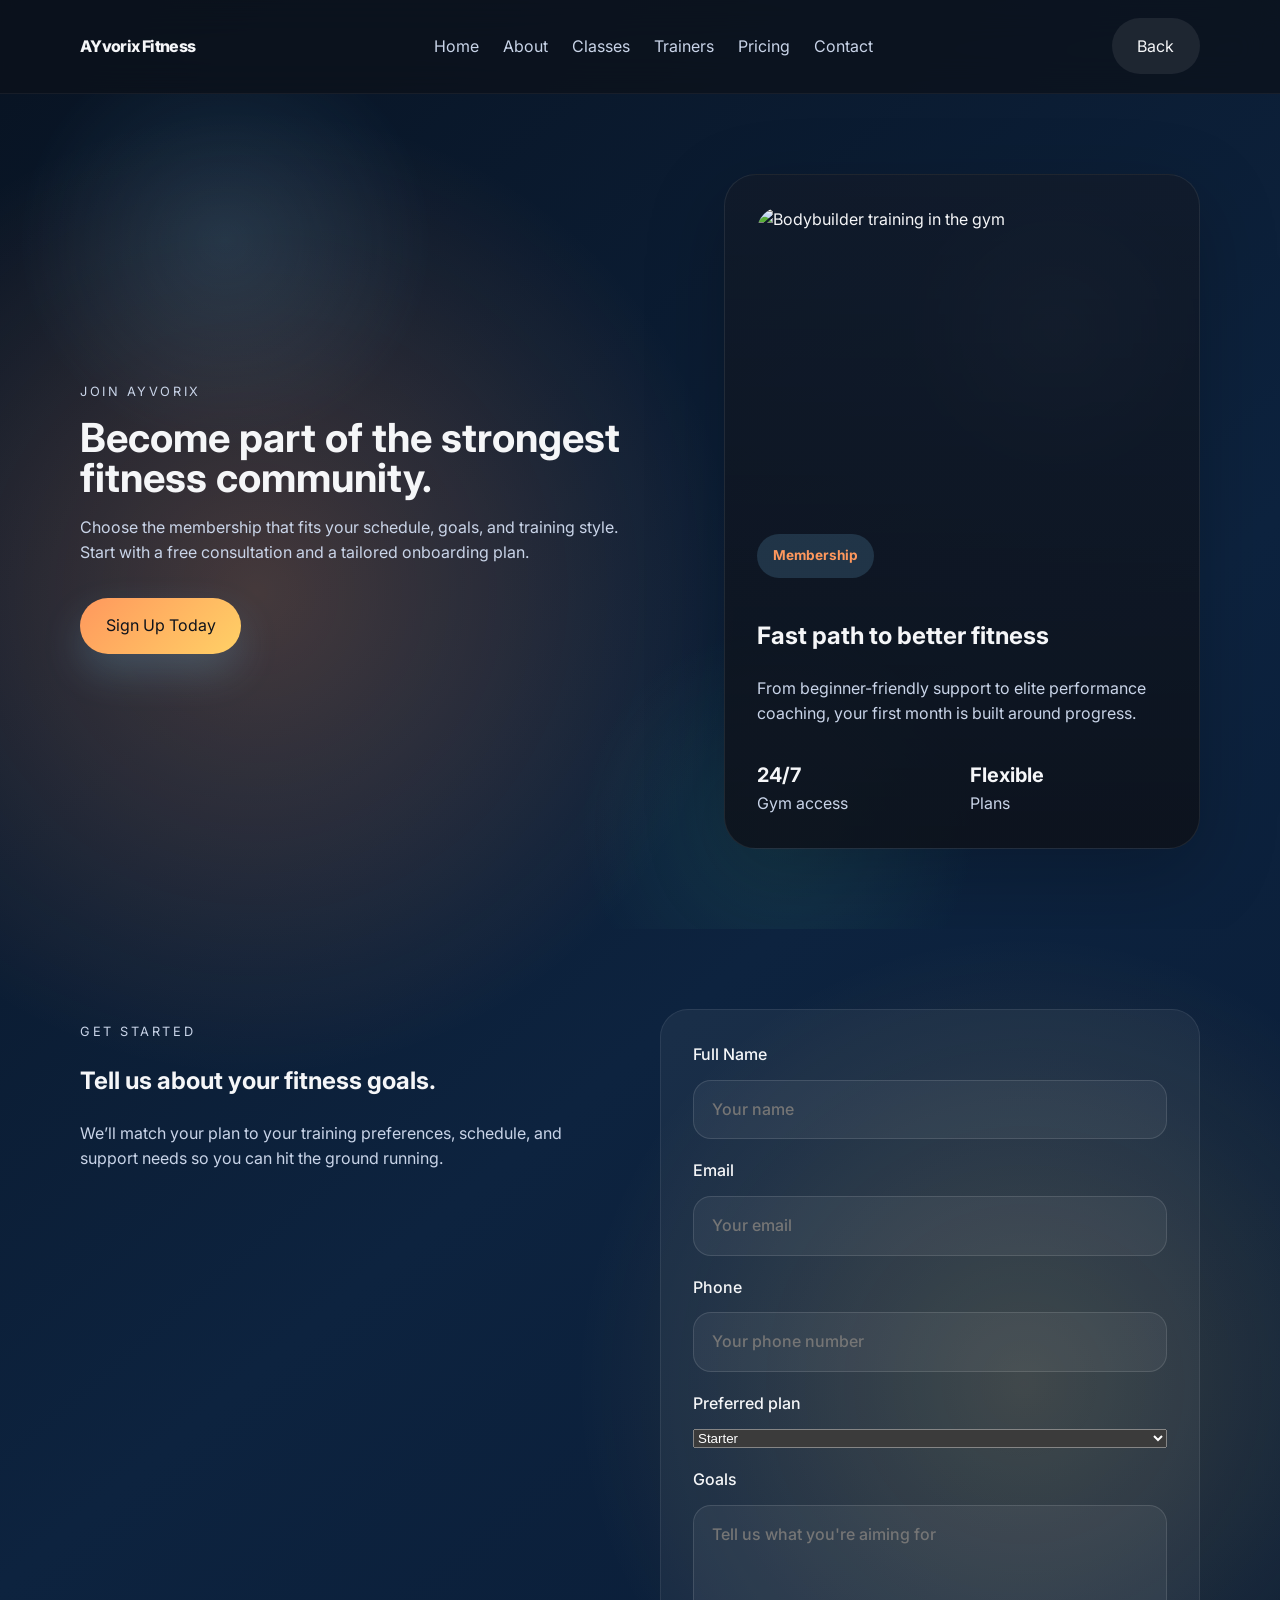
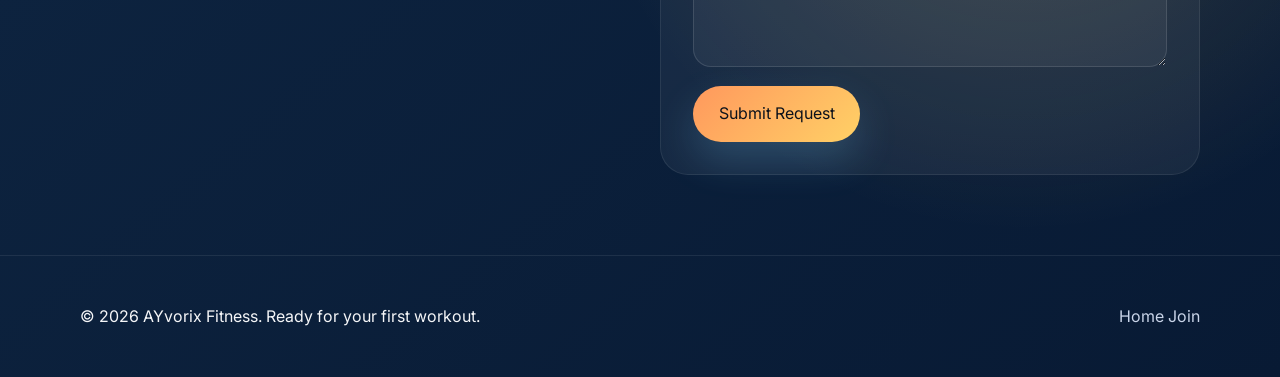
==== join.html @ f3c339c1 "Add files via upload" ====
<!DOCTYPE html>
<html lang="en">

<head>
    <meta charset="UTF-8" />
    <meta name="viewport" content="width=device-width, initial-scale=1.0" />
    <title>Join AYvorix Fitness</title>
    <link rel="preconnect" href="https://fonts.googleapis.com" />
    <link rel="preconnect" href="https://fonts.gstatic.com" crossorigin />
    <link href="https://fonts.googleapis.com/css2?family=Inter:wght@400;500;600;700;800&display=swap"
        rel="stylesheet" />
    <link rel="stylesheet" href="styles.css" />
</head>

<body>
    <header class="site-header">
        <div class="container header-inner">
            <a href="index.html" class="brand">AYvorix Fitness</a>
            <nav class="nav-links">
                <a href="index.html#home">Home</a>
                <a href="index.html#about">About</a>
                <a href="index.html#classes">Classes</a>
                <a href="index.html#trainers">Trainers</a>
                <a href="index.html#pricing">Pricing</a>
                <a href="index.html#contact">Contact</a>
            </nav>
            <a href="index.html" class="btn btn-secondary">Back</a>
        </div>
    </header>

    <main>
        <section class="section hero" id="join">
            <div class="container hero-grid">
                <div class="hero-copy animate">
                    <p class="eyebrow">Join AYvorix</p>
                    <h1>Become part of the strongest fitness community.</h1>
                    <p>Choose the membership that fits your schedule, goals, and training style. Start with a free
                        consultation and a tailored onboarding plan.</p>
                    <div class="hero-actions animate">
                        <a href="#join-form" class="btn btn-primary">Sign Up Today</a>
                    </div>
                </div>
                <div class="hero-image animate">
                    <div class="hero-card">
                        <img class="hero-photo" src="https://images.unsplash.com/photo-1517964603305-64af3f35a1fb?auto=format&fit=crop&w=900&q=80" alt="Bodybuilder training in the gym" />
                        <span class="badge">Membership</span>
                        <h2>Fast path to better fitness</h2>
                        <p>From beginner-friendly support to elite performance coaching, your first month is built
                            around progress.</p>
                        <div class="hero-info">
                            <div>
                                <strong>24/7</strong>
                                <span>Gym access</span>
                            </div>
                            <div>
                                <strong>Flexible</strong>
                                <span>Plans</span>
                            </div>
                        </div>
                    </div>
                </div>
            </div>
        </section>

        <section class="section" id="join-form">
            <div class="container section-grid animate">
                <div class="section-text">
                    <p class="eyebrow">Get started</p>
                    <h2>Tell us about your fitness goals.</h2>
                    <p>We’ll match your plan to your training preferences, schedule, and support needs so you can hit
                        the ground running.</p>
                </div>
                <form class="contact-form animate" id="joinForm">
                    <label>
                        Full Name
                        <input type="text" name="name" placeholder="Your name" required />
                    </label>
                    <label>
                        Email
                        <input type="email" name="email" placeholder="Your email" required />
                    </label>
                    <label>
                        Phone
                        <input type="tel" name="phone" placeholder="Your phone number" />
                    </label>
                    <label>
                        Preferred plan
                        <select name="plan" required>
                            <option value="Starter">Starter</option>
                            <option value="Pro">Pro</option>
                            <option value="Elite">Elite</option>
                        </select>
                    </label>
                    <label>
                        Goals
                        <textarea name="message" placeholder="Tell us what you're aiming for" rows="5"
                            required></textarea>
                    </label>
                    <button type="submit" class="btn btn-primary">Submit Request</button>
                </form>
            </div>
        </section>
    </main>

    <footer class="site-footer">
        <div class="container footer-inner">
            <p>© 2026 AYvorix Fitness. Ready for your first workout.</p>
            <div class="footer-links">
                <a href="index.html">Home</a>
                <a href="join.html">Join</a>
            </div>
        </div>
    </footer>

    <script src="script.js"></script>
</body>

</html>
---- styles.css ----
:root {
    color-scheme: dark;
    --bg: #081322;
    --surface: #101d3c;
    --surface-soft: #172c55;
    --text: #f5f6f8;
    --muted: #c9d4e8;
    --accent: #ff985d;
    --accent-strong: #ffd166;
    --accent-soft: rgba(255, 152, 93, 0.16);
    --success: #56d9a6;
    --shadow: 0 24px 80px rgba(0, 0, 0, 0.22);
    font-family: 'Inter', sans-serif;
}

* {
    box-sizing: border-box;
}

html {
    scroll-behavior: smooth;
}

html,
body {
    margin: 0;
    min-height: 100%;
    background:
        radial-gradient(circle at 20% 30%, rgba(255, 152, 93, 0.24), transparent 28%),
        radial-gradient(circle at 80% 70%, rgba(255, 209, 102, 0.18), transparent 26%),
        linear-gradient(140deg, #081322 0%, #0d233f 52%, #081a34 100%);
    color: var(--text);
    overflow-x: hidden;
}

body.page-loaded {
    background-position: 0 0;
}

body {
    animation: bgShift 14s ease-in-out infinite alternate;
}

@keyframes bgShift {
    from {
        background-position: 0 0, 100% 100%;
    }

    to {
        background-position: 5% 5%, 95% 95%;
    }
}

body {
    line-height: 1.6;
}

img {
    max-width: 100%;
    display: block;
}

button,
input,
textarea {
    font: inherit;
}

.container {
    width: min(1120px, calc(100% - 3rem));
    margin: 0 auto;
}

.site-header {
    position: sticky;
    top: 0;
    z-index: 20;
    backdrop-filter: blur(18px);
    background: rgba(13, 18, 27, 0.76);
    border-bottom: 1px solid rgba(255, 255, 255, 0.05);
}

.header-inner {
    display: flex;
    align-items: center;
    justify-content: space-between;
    gap: 1.5rem;
    padding: 1.15rem 0;
}

.brand {
    color: var(--text);
    text-decoration: none;
    font-weight: 800;
    letter-spacing: -0.04em;
}

.nav-links {
    display: flex;
    align-items: center;
    gap: 1.5rem;
    flex-wrap: wrap;
}

.nav-links a,
.footer-links a {
    color: var(--muted);
    text-decoration: none;
    transition: color 0.2s ease;
}

.nav-links a:hover,
.footer-links a:hover {
    color: var(--text);
}

.btn {

    text-decoration: none;
    border: none;
    border-radius: 999px;
    padding: 0.95rem 1.6rem;
    cursor: pointer;
    transition: transform 0.2s ease, box-shadow 0.2s ease, background 0.2s ease, filter 0.2s ease;
}

.btn:hover {
    transform: translateY(-2px) scale(1.01);
    box-shadow: 0 22px 40px rgba(132, 213, 255, 0.24);
}

.btn:active {
    transform: translateY(0) scale(0.99);
}

.btn-primary {
    background: linear-gradient(135deg, var(--accent), var(--accent-strong));
    color: #0d121b;
    box-shadow: 0 18px 40px rgba(132, 213, 255, 0.2);
}

.btn-secondary {
    background: rgba(255, 255, 255, 0.08);
    color: var(--text);
}

.hero {
    padding: 6rem 0 4rem;
}

.hero-grid {
    display: grid;
    grid-template-columns: 1.25fr 1fr;
    align-items: center;
    gap: 3rem;
}

.hero {
    position: relative;
    overflow: hidden;
}

.hero::before {
    content: '';
    position: absolute;
    inset: 0;
    pointer-events: none;
    background: radial-gradient(circle at 20% 20%, rgba(132, 213, 255, 0.16), transparent 16%),
        radial-gradient(circle at 80% 30%, rgba(255, 255, 255, 0.08), transparent 12%),
        radial-gradient(circle at 60% 85%, rgba(86, 217, 166, 0.14), transparent 18%);
    opacity: 0.8;
    transform: scale(1.08);
}

@keyframes floatIn {
    from {
        opacity: 0;
        transform: translateY(2rem) scale(0.98);
    }

    to {
        opacity: 1;
        transform: translateY(0) scale(1);
    }
}

@keyframes pulseGlow {

    0%,
    100% {
        box-shadow: 0 18px 40px rgba(132, 213, 255, 0.18);
    }

    50% {
        box-shadow: 0 26px 52px rgba(132, 213, 255, 0.28);
    }
}

.animate {
    opacity: 0;
    transform: translateY(1.5rem);
    transition: opacity 0.8s ease, transform 0.8s ease;
}

.animate.visible {
    opacity: 1;
    transform: translateY(0);
}

.hero-copy {
    max-width: 34rem;
}

.eyebrow {
    text-transform: uppercase;
    letter-spacing: 0.2em;
    color: var(--accent);
    font-size: 0.8rem;
    margin-bottom: 1rem;
}

.hero h1,
.section-header h2 {
    font-size: clamp(2.5rem, 3vw, 4rem);
    line-height: 1.01;
    margin: 0;
}

.hero p,
.section-text p,
.feature-card p,
.class-card p,
.trainer-card p,
.pricing-card p,
.contact-copy p {
    color: var(--muted);
}

.hero-actions {
    display: flex;
    gap: 1rem;
    flex-wrap: wrap;
    margin-top: 2rem;
}

.hero-image .hero-card {
    background: linear-gradient(180deg, rgba(18, 26, 40, 0.72), rgba(13, 18, 27, 0.9));
    padding: 2rem;
    border-radius: 32px;
    border: 1px solid rgba(255, 255, 255, 0.08);
    box-shadow: var(--shadow);
    will-change: transform, opacity;
}

.hero-photo {
    width: 100%;
    max-width: 100%;
    border-radius: 24px;
    display: block;
    margin-bottom: 1.2rem;
    aspect-ratio: 4 / 3;
    object-fit: cover;
    min-height: 220px;
}

.image-strip {
    display: grid;
    grid-template-columns: repeat(2, minmax(0, 1fr));
    gap: 1rem;
    margin-bottom: 2rem;
}

.image-strip img,
.trainer-photo {
    width: 100%;
    max-width: 100%;
    border-radius: 24px;
    display: block;
    object-fit: cover;
    height: auto;
}

.trainer-photo {
    height: 180px;
    margin-bottom: 1rem;
}

.hero-image .hero-card.animate.visible {
    animation: floatIn 0.9s ease both;
}

.badge {
    display: inline-flex;
    align-items: center;
    gap: 0.5rem;
    background: rgba(132, 213, 255, 0.16);
    color: var(--accent);
    font-size: 0.85rem;
    font-weight: 700;
    padding: 0.7rem 1rem;
    border-radius: 999px;
    margin-bottom: 1.2rem;
}

.hero-info {
    display: grid;
    grid-template-columns: repeat(2, minmax(0, 1fr));
    gap: 1rem;
    margin-top: 2rem;
}

.hero-info strong {
    display: block;
    font-size: 1.25rem;
    color: var(--text);
}

.hero-info span {
    display: block;
    color: var(--muted);
}

.stats {
    padding: 2.5rem 0;
}

.stats-grid {
    display: grid;
    grid-template-columns: repeat(3, minmax(0, 1fr));
    gap: 1rem;
}

.stat {
    transform: translateY(1rem);
    opacity: 0;
}

.stat.visible {
    transform: translateY(0);
    opacity: 1;
    transition: transform 0.7s ease, opacity 0.7s ease;
}

.stat {
    background: rgba(255, 255, 255, 0.05);
    border: 1px solid rgba(255, 255, 255, 0.08);
    border-radius: 24px;
    padding: 1.6rem;
    text-align: center;
}

.stat h3 {
    margin: 0 0 0.5rem;
    font-size: 2rem;
}

.section {
    padding: 5rem 0;
}

.section-grid {
    display: grid;
    grid-template-columns: 1fr 1fr;
    gap: 2.5rem;
    align-items: flex-start;
}

.section-header {
    text-align: center;
    max-width: 34rem;
    margin: 0 auto 3rem;
}

.section-cards {
    display: grid;
    gap: 1.5rem;
}

.feature-card,
.class-card,
.trainer-card,
.pricing-card,
.contact-form {
    background: rgba(255, 255, 255, 0.05);
    border: 1px solid rgba(255, 255, 255, 0.08);
    border-radius: 28px;
    padding: 2rem;
    transform: translateY(1rem);
    opacity: 0;
}

..feature-card.visible,
.class-card.visible,
.trainer-card.visible,
.pricing-card.visible,
.contact-form.visible {
    transform: translateY(0);
    opacity: 1;
    transition: transform 0.65s ease, opacity 0.65s ease;
}

.section-cards.visible .feature-card,
.classes-grid.visible .class-card,
.trainers-grid.visible .trainer-card,
.pricing-grid.visible .pricing-card {
    transform: translateY(0);
    opacity: 1;
    transition: transform 0.65s ease, opacity 0.65s ease;
}

.feature-card h3,
.class-card h3,
.trainer-card h3,
.pricing-card h3 {
    margin-top: 0;
}

.features-list {
    list-style: none;
    padding: 0;
    margin: 2rem 0 0;
    display: grid;
    gap: 0.85rem;
}

.features-list li {
    position: relative;
    padding-left: 1.75rem;
}

.features-list li::before {
    content: '•';
    position: absolute;
    left: 0;
    color: var(--accent);
}

.classes-grid,
.trainers-grid,
.pricing-grid {
    display: grid;
    gap: 1.5rem;
}

.classes-grid {
    grid-template-columns: repeat(3, minmax(0, 1fr));
}

.class-card,
.trainer-card,
.pricing-card {
    min-height: 220px;
}

.pricing-grid {
    grid-template-columns: repeat(3, minmax(0, 1fr));
}

.pricing-card {
    display: flex;
    flex-direction: column;
    justify-content: space-between;
}

.pricing-card.featured {
    background: linear-gradient(180deg, rgba(132, 213, 255, 0.14), rgba(88, 176, 255, 0.11));
    border-color: rgba(132, 213, 255, 0.24);
}

.price {
    font-size: 2.5rem;
    margin: 1rem 0;
}

.price span {
    font-size: 1rem;
    color: var(--muted);
}

.contact-grid {
    display: grid;
    grid-template-columns: 1.05fr 0.95fr;
    gap: 2rem;
}

.contact-copy h2,
.contact-form label {
    margin: 0;
}

.contact-list {
    list-style: none;
    padding: 0;
    margin: 2rem 0 0;
    display: grid;
    gap: 0.9rem;
}

.contact-list li {
    color: var(--muted);
}

.contact-form label {
    display: grid;
    gap: 0.75rem;
    margin-bottom: 1.2rem;
    font-weight: 500;
}

.contact-form input,
.contact-form textarea {
    border: 1px solid rgba(255, 255, 255, 0.12);
    border-radius: 18px;
    background: rgba(255, 255, 255, 0.05);
    color: var(--text);
    padding: 1rem 1.1rem;
    width: 100%;
    transition: border-color 0.2s ease, box-shadow 0.2s ease, transform 0.2s ease;
}

.contact-form input:focus,
.contact-form textarea:focus {
    outline: none;
    border-color: rgba(132, 213, 255, 0.38);
    box-shadow: 0 0 0 4px rgba(132, 213, 255, 0.1);
    transform: translateY(-1px);
}

.contact-form input:focus,
.contact-form textarea:focus {
    outline: none;
    border-color: rgba(132, 213, 255, 0.38);
    box-shadow: 0 0 0 4px rgba(132, 213, 255, 0.1);
}

.site-footer {
    padding: 2rem 0;
    border-top: 1px solid rgba(255, 255, 255, 0.08);
}

.footer-inner {
    display: flex;
    align-items: center;
    justify-content: space-between;
    gap: 1rem;
}

@media (max-width: 980px) {

    .hero-grid,
    .section-grid,
    .contact-grid,
    .pricing-grid,
    .classes-grid,
    .stats-grid {
        grid-template-columns: 1fr;
    }

    .header-inner {
        flex-wrap: wrap;
    }

    .footer-inner {
        flex-direction: column;
        align-items: flex-start;
    }
}

@media (max-width: 640px) {
    .nav-links {
        display: none;
    }

    .hero {
        padding-top: 4rem;
    }

    .header-inner {
        justify-content: space-between;
    }

    .btn {
        width: 100%;

        text-decoration: none;
    }

    .hero-actions {
        flex-direction: column;
    }
}

@media (prefers-reduced-motion: reduce) {

    *,
    *::before,
    *::after {
        animation-duration: 0.01ms !important;
        animation-iteration-count: 1 !important;
        transition-duration: 0.01ms !important;
        scroll-behavior: auto !important;
    }
}
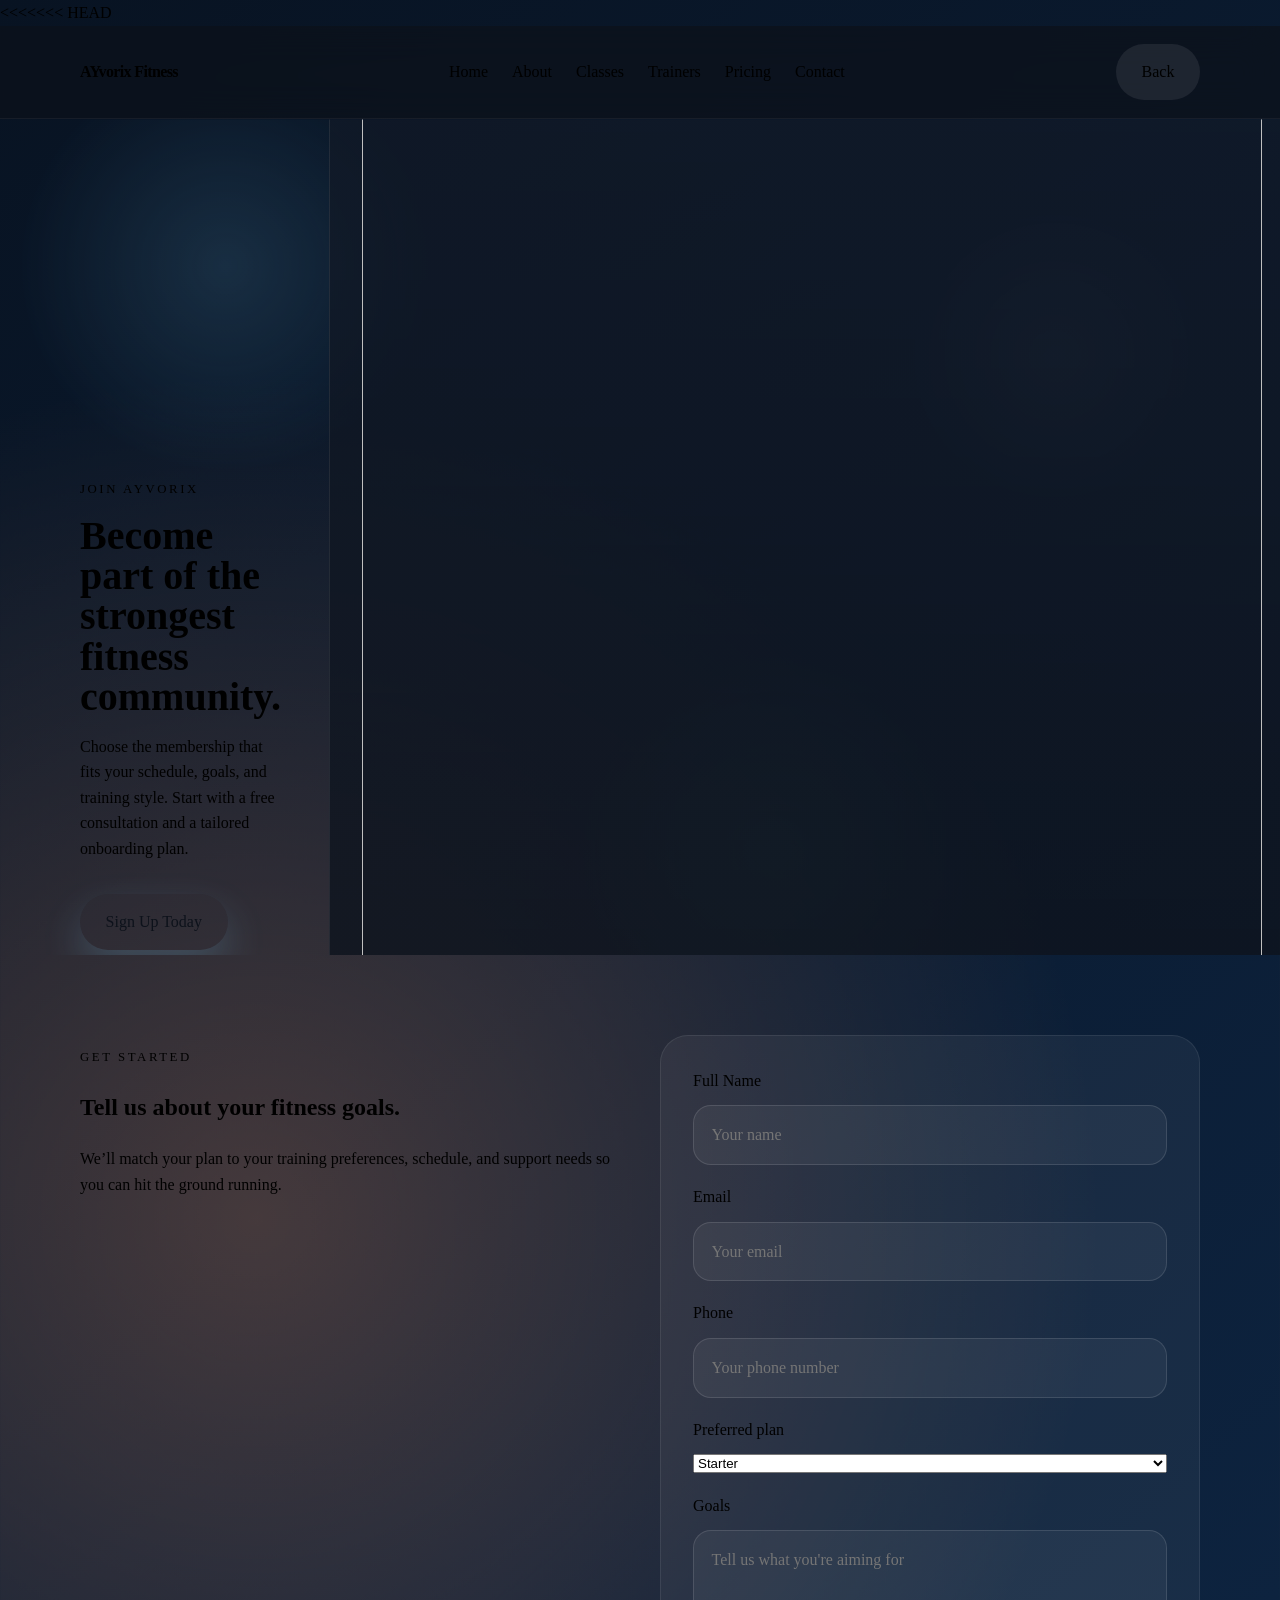
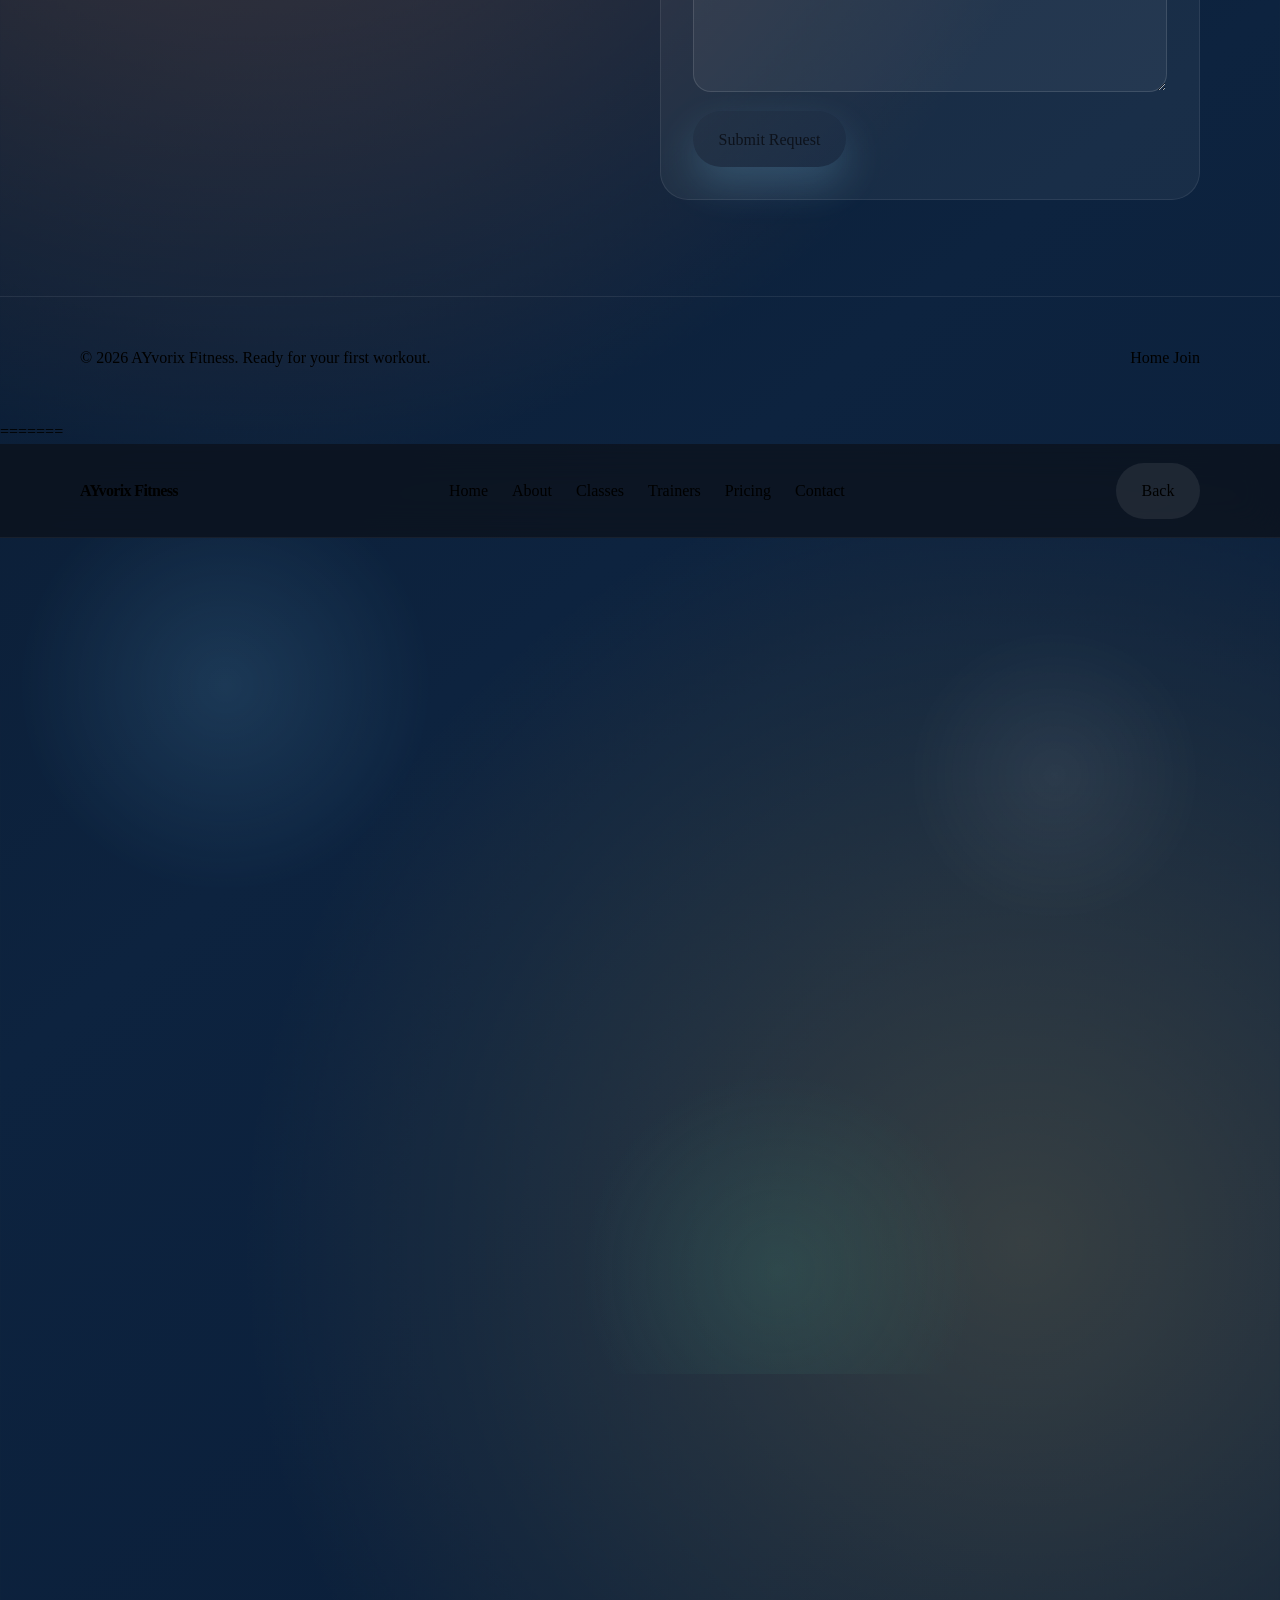
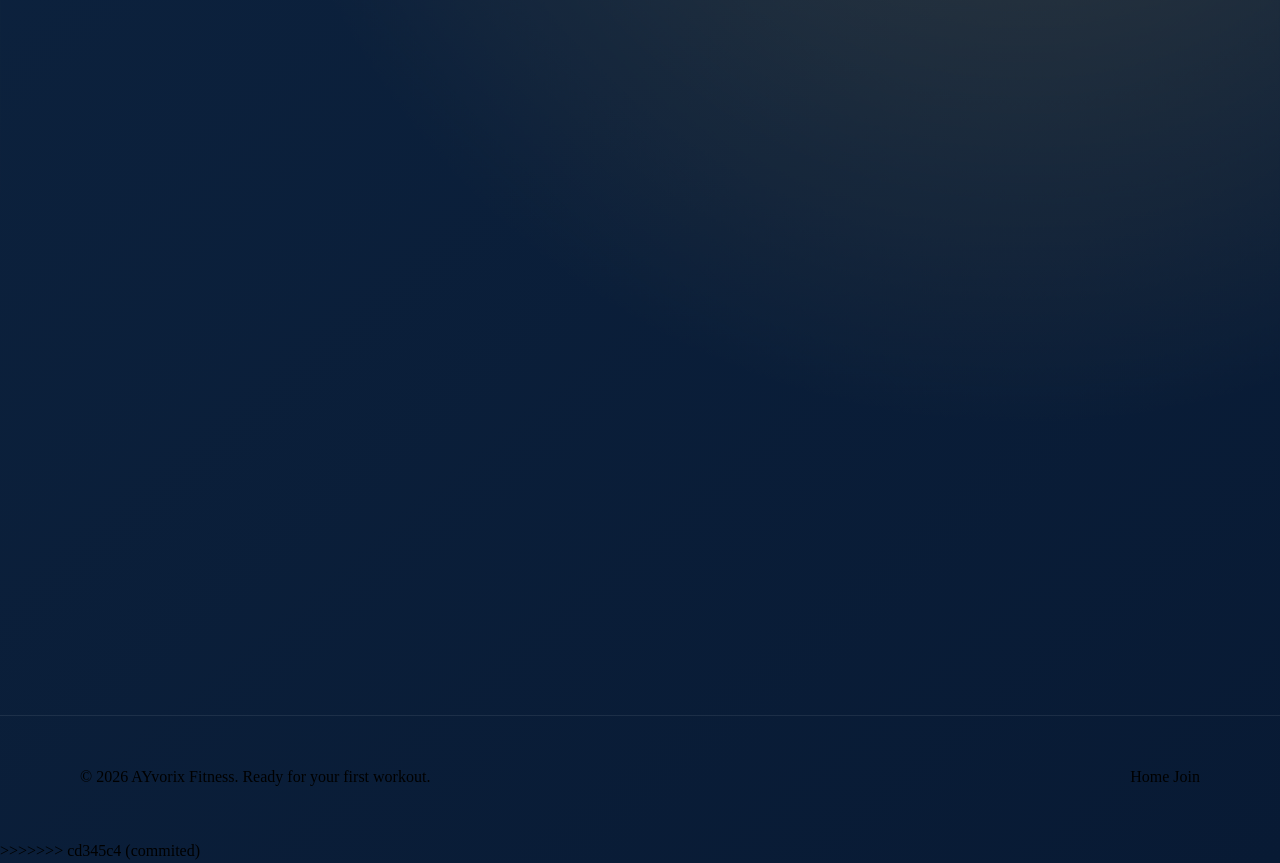
==== commit 203874e0: "commited" ====
--- a/join.html
+++ b/join.html
@@ -1,3 +1,4 @@
+<<<<<<< HEAD
 <!DOCTYPE html>
 <html lang="en">
 
@@ -115,4 +116,123 @@
     <script src="script.js"></script>
 </body>
 
+=======
+<!DOCTYPE html>
+<html lang="en">
+
+<head>
+    <meta charset="UTF-8" />
+    <meta name="viewport" content="width=device-width, initial-scale=1.0" />
+    <title>Join AYvorix Fitness</title>
+    <link rel="preconnect" href="https://fonts.googleapis.com" />
+    <link rel="preconnect" href="https://fonts.gstatic.com" crossorigin />
+    <link href="https://fonts.googleapis.com/css2?family=Inter:wght@400;500;600;700;800&display=swap"
+        rel="stylesheet" />
+    <link rel="stylesheet" href="styles.css" />
+</head>
+
+<body>
+    <header class="site-header">
+        <div class="container header-inner">
+            <a href="index.html" class="brand">AYvorix Fitness</a>
+            <nav class="nav-links">
+                <a href="index.html#home">Home</a>
+                <a href="index.html#about">About</a>
+                <a href="index.html#classes">Classes</a>
+                <a href="index.html#trainers">Trainers</a>
+                <a href="index.html#pricing">Pricing</a>
+                <a href="index.html#contact">Contact</a>
+            </nav>
+            <a href="index.html" class="btn btn-secondary">Back</a>
+        </div>
+    </header>
+
+    <main>
+        <section class="section hero" id="join">
+            <div class="container hero-grid">
+                <div class="hero-copy animate">
+                    <p class="eyebrow">Join AYvorix</p>
+                    <h1>Become part of the strongest fitness community.</h1>
+                    <p>Choose the membership that fits your schedule, goals, and training style. Start with a free
+                        consultation and a tailored onboarding plan.</p>
+                    <div class="hero-actions animate">
+                        <a href="#join-form" class="btn btn-primary">Sign Up Today</a>
+                    </div>
+                </div>
+                <div class="hero-image animate">
+                    <div class="hero-card">
+                        <img class="hero-photo" src="assets/image1.png" alt="Bodybuilder training in the gym" />
+                        <span class="badge">Membership</span>
+                        <h2>Fast path to better fitness</h2>
+                        <p>From beginner-friendly support to elite performance coaching, your first month is built
+                            around progress.</p>
+                        <div class="hero-info">
+                            <div>
+                                <strong>24/7</strong>
+                                <span>Gym access</span>
+                            </div>
+                            <div>
+                                <strong>Flexible</strong>
+                                <span>Plans</span>
+                            </div>
+                        </div>
+                    </div>
+                </div>
+            </div>
+        </section>
+
+        <section class="section" id="join-form">
+            <div class="container section-grid animate">
+                <div class="section-text">
+                    <p class="eyebrow">Get started</p>
+                    <h2>Tell us about your fitness goals.</h2>
+                    <p>We’ll match your plan to your training preferences, schedule, and support needs so you can hit
+                        the ground running.</p>
+                </div>
+                <form class="contact-form animate" id="joinForm">
+                    <label>
+                        Full Name
+                        <input type="text" name="name" placeholder="Your name" required />
+                    </label>
+                    <label>
+                        Email
+                        <input type="email" name="email" placeholder="Your email" required />
+                    </label>
+                    <label>
+                        Phone
+                        <input type="tel" name="phone" placeholder="Your phone number" />
+                    </label>
+                    <label>
+                        Preferred plan
+                        <select name="plan" required>
+                            <option value="Starter">Starter</option>
+                            <option value="Pro">Pro</option>
+                            <option value="Elite">Elite</option>
+                        </select>
+                    </label>
+                    <label>
+                        Goals
+                        <textarea name="message" placeholder="Tell us what you're aiming for" rows="5"
+                            required></textarea>
+                    </label>
+                    <button type="submit" class="btn btn-primary">Submit Request</button>
+                </form>
+            </div>
+        </section>
+    </main>
+
+    <footer class="site-footer">
+        <div class="container footer-inner">
+            <p>© 2026 AYvorix Fitness. Ready for your first workout.</p>
+            <div class="footer-links">
+                <a href="index.html">Home</a>
+                <a href="join.html">Join</a>
+            </div>
+        </div>
+    </footer>
+
+    <script src="script.js"></script>
+</body>
+
+>>>>>>> cd345c4 (commited)
 </html>
--- a/styles.css
+++ b/styles.css
@@ -1,3 +1,4 @@
+<<<<<<< HEAD
 :root {
     color-scheme: dark;
     --bg: #081322;
@@ -600,4 +601,611 @@
         transition-duration: 0.01ms !important;
         scroll-behavior: auto !important;
     }
+=======
+:root {
+    color-scheme: dark;
+    --bg: #081322;
+    --surface: #101d3c;
+    --surface-soft: #172c55;
+    --text: #f5f6f8;
+    --muted: #c9d4e8;
+    --accent: #ff985d;
+    --accent-strong: #ffd166;
+    --accent-soft: rgba(255, 152, 93, 0.16);
+    --success: #56d9a6;
+    --shadow: 0 24px 80px rgba(0, 0, 0, 0.22);
+    font-family: 'Inter', sans-serif;
+}
+
+* {
+    box-sizing: border-box;
+}
+
+html {
+    scroll-behavior: smooth;
+}
+
+html,
+body {
+    margin: 0;
+    min-height: 100%;
+    background:
+        radial-gradient(circle at 20% 30%, rgba(255, 152, 93, 0.24), transparent 28%),
+        radial-gradient(circle at 80% 70%, rgba(255, 209, 102, 0.18), transparent 26%),
+        linear-gradient(140deg, #081322 0%, #0d233f 52%, #081a34 100%);
+    color: var(--text);
+    overflow-x: hidden;
+}
+
+body.page-loaded {
+    background-position: 0 0;
+}
+
+body {
+    animation: bgShift 14s ease-in-out infinite alternate;
+}
+
+@keyframes bgShift {
+    from {
+        background-position: 0 0, 100% 100%;
+    }
+
+    to {
+        background-position: 5% 5%, 95% 95%;
+    }
+}
+
+body {
+    line-height: 1.6;
+}
+
+img {
+    max-width: 100%;
+    width: auto;
+    height: auto;
+    display: block;
+}
+
+button,
+input,
+textarea {
+    font: inherit;
+}
+
+.container {
+    width: min(1120px, calc(100% - 3rem));
+    margin: 0 auto;
+}
+
+.site-header {
+    position: sticky;
+    top: 0;
+    z-index: 20;
+    backdrop-filter: blur(18px);
+    background: rgba(13, 18, 27, 0.76);
+    border-bottom: 1px solid rgba(255, 255, 255, 0.05);
+}
+
+.header-inner {
+    display: flex;
+    align-items: center;
+    justify-content: space-between;
+    gap: 1.5rem;
+    padding: 1.15rem 0;
+}
+
+.brand {
+    color: var(--text);
+    text-decoration: none;
+    font-weight: 800;
+    letter-spacing: -0.04em;
+}
+
+.nav-links {
+    display: flex;
+    align-items: center;
+    gap: 1.5rem;
+    flex-wrap: wrap;
+}
+
+.nav-links a,
+.footer-links a {
+    color: var(--muted);
+    text-decoration: none;
+    transition: color 0.2s ease;
+}
+
+.nav-links a:hover,
+.footer-links a:hover {
+    color: var(--text);
+}
+
+.btn {
+
+    text-decoration: none;
+    border: none;
+    border-radius: 999px;
+    padding: 0.95rem 1.6rem;
+    cursor: pointer;
+    transition: transform 0.2s ease, box-shadow 0.2s ease, background 0.2s ease, filter 0.2s ease;
+}
+
+.btn:hover {
+    transform: translateY(-2px) scale(1.01);
+    box-shadow: 0 22px 40px rgba(132, 213, 255, 0.24);
+}
+
+.btn:active {
+    transform: translateY(0) scale(0.99);
+}
+
+.btn-primary {
+    background: linear-gradient(135deg, var(--accent), var(--accent-strong));
+    color: #0d121b;
+    box-shadow: 0 18px 40px rgba(132, 213, 255, 0.2);
+}
+
+.btn-secondary {
+    background: rgba(255, 255, 255, 0.08);
+    color: var(--text);
+}
+
+.hero {
+    padding: 6rem 0 4rem;
+}
+
+.hero-grid {
+    display: grid;
+    grid-template-columns: 1.25fr 1fr;
+    align-items: center;
+    gap: 3rem;
+}
+
+.hero {
+    position: relative;
+    overflow: hidden;
+}
+
+.hero::before {
+    content: '';
+    position: absolute;
+    inset: 0;
+    pointer-events: none;
+    background: radial-gradient(circle at 20% 20%, rgba(132, 213, 255, 0.16), transparent 16%),
+        radial-gradient(circle at 80% 30%, rgba(255, 255, 255, 0.08), transparent 12%),
+        radial-gradient(circle at 60% 85%, rgba(86, 217, 166, 0.14), transparent 18%);
+    opacity: 0.8;
+    transform: scale(1.08);
+}
+
+@keyframes floatIn {
+    from {
+        opacity: 0;
+        transform: translateY(2rem) scale(0.98);
+    }
+
+    to {
+        opacity: 1;
+        transform: translateY(0) scale(1);
+    }
+}
+
+@keyframes pulseGlow {
+
+    0%,
+    100% {
+        box-shadow: 0 18px 40px rgba(132, 213, 255, 0.18);
+    }
+
+    50% {
+        box-shadow: 0 26px 52px rgba(132, 213, 255, 0.28);
+    }
+}
+
+.animate {
+    opacity: 0;
+    transform: translateY(1.5rem);
+    transition: opacity 0.8s ease, transform 0.8s ease;
+}
+
+.animate.visible {
+    opacity: 1;
+    transform: translateY(0);
+}
+
+.hero-copy {
+    max-width: 34rem;
+}
+
+.eyebrow {
+    text-transform: uppercase;
+    letter-spacing: 0.2em;
+    color: var(--accent);
+    font-size: 0.8rem;
+    margin-bottom: 1rem;
+}
+
+.hero h1,
+.section-header h2 {
+    font-size: clamp(2.5rem, 3vw, 4rem);
+    line-height: 1.01;
+    margin: 0;
+}
+
+.hero p,
+.section-text p,
+.feature-card p,
+.class-card p,
+.trainer-card p,
+.pricing-card p,
+.contact-copy p {
+    color: var(--muted);
+}
+
+.hero-actions {
+    display: flex;
+    gap: 1rem;
+    flex-wrap: wrap;
+    margin-top: 2rem;
+}
+
+.hero-image .hero-card {
+    background: linear-gradient(180deg, rgba(18, 26, 40, 0.72), rgba(13, 18, 27, 0.9));
+    padding: 2rem;
+    border-radius: 32px;
+    border: 1px solid rgba(255, 255, 255, 0.08);
+    box-shadow: var(--shadow);
+    will-change: transform, opacity;
+}
+
+.hero-photo {
+    width: 100%;
+    max-width: 100%;
+    border-radius: 24px;
+    display: block;
+    margin-bottom: 1.2rem;
+    object-fit: cover;
+    height: auto;
+    image-rendering: auto;
+}
+
+.image-strip {
+    display: grid;
+    grid-template-columns: repeat(2, minmax(0, 1fr));
+    gap: 1rem;
+    margin-bottom: 2rem;
+}
+
+.image-strip img,
+.trainer-photo {
+    width: 100%;
+    max-width: 100%;
+    border-radius: 24px;
+    display: block;
+    object-fit: cover;
+    height: auto;
+    image-rendering: auto;
+}
+
+.trainer-photo {
+    max-height: 280px;
+    margin-bottom: 1rem;
+}
+
+.hero-image .hero-card.animate.visible {
+    animation: floatIn 0.9s ease both;
+}
+
+.badge {
+    display: inline-flex;
+    align-items: center;
+    gap: 0.5rem;
+    background: rgba(132, 213, 255, 0.16);
+    color: var(--accent);
+    font-size: 0.85rem;
+    font-weight: 700;
+    padding: 0.7rem 1rem;
+    border-radius: 999px;
+    margin-bottom: 1.2rem;
+}
+
+.hero-info {
+    display: grid;
+    grid-template-columns: repeat(2, minmax(0, 1fr));
+    gap: 1rem;
+    margin-top: 2rem;
+}
+
+.hero-info strong {
+    display: block;
+    font-size: 1.25rem;
+    color: var(--text);
+}
+
+.hero-info span {
+    display: block;
+    color: var(--muted);
+}
+
+.stats {
+    padding: 2.5rem 0;
+}
+
+.stats-grid {
+    display: grid;
+    grid-template-columns: repeat(3, minmax(0, 1fr));
+    gap: 1rem;
+}
+
+.stat {
+    transform: translateY(1rem);
+    opacity: 0;
+}
+
+.stat.visible {
+    transform: translateY(0);
+    opacity: 1;
+    transition: transform 0.7s ease, opacity 0.7s ease;
+}
+
+.stat {
+    background: rgba(255, 255, 255, 0.05);
+    border: 1px solid rgba(255, 255, 255, 0.08);
+    border-radius: 24px;
+    padding: 1.6rem;
+    text-align: center;
+}
+
+.stat h3 {
+    margin: 0 0 0.5rem;
+    font-size: 2rem;
+}
+
+.section {
+    padding: 5rem 0;
+}
+
+.section-grid {
+    display: grid;
+    grid-template-columns: 1fr 1fr;
+    gap: 2.5rem;
+    align-items: flex-start;
+}
+
+.section-header {
+    text-align: center;
+    max-width: 34rem;
+    margin: 0 auto 3rem;
+}
+
+.section-cards {
+    display: grid;
+    gap: 1.5rem;
+}
+
+.feature-card,
+.class-card,
+.trainer-card,
+.pricing-card,
+.contact-form {
+    background: rgba(255, 255, 255, 0.05);
+    border: 1px solid rgba(255, 255, 255, 0.08);
+    border-radius: 28px;
+    padding: 2rem;
+    transform: translateY(1rem);
+    opacity: 0;
+}
+
+..feature-card.visible,
+.class-card.visible,
+.trainer-card.visible,
+.pricing-card.visible,
+.contact-form.visible {
+    transform: translateY(0);
+    opacity: 1;
+    transition: transform 0.65s ease, opacity 0.65s ease;
+}
+
+.section-cards.visible .feature-card,
+.classes-grid.visible .class-card,
+.trainers-grid.visible .trainer-card,
+.pricing-grid.visible .pricing-card {
+    transform: translateY(0);
+    opacity: 1;
+    transition: transform 0.65s ease, opacity 0.65s ease;
+}
+
+.feature-card h3,
+.class-card h3,
+.trainer-card h3,
+.pricing-card h3 {
+    margin-top: 0;
+}
+
+.features-list {
+    list-style: none;
+    padding: 0;
+    margin: 2rem 0 0;
+    display: grid;
+    gap: 0.85rem;
+}
+
+.features-list li {
+    position: relative;
+    padding-left: 1.75rem;
+}
+
+.features-list li::before {
+    content: '•';
+    position: absolute;
+    left: 0;
+    color: var(--accent);
+}
+
+.classes-grid,
+.trainers-grid,
+.pricing-grid {
+    display: grid;
+    gap: 1.5rem;
+}
+
+.classes-grid {
+    grid-template-columns: repeat(3, minmax(0, 1fr));
+}
+
+.class-card,
+.trainer-card,
+.pricing-card {
+    min-height: 220px;
+}
+
+.pricing-grid {
+    grid-template-columns: repeat(3, minmax(0, 1fr));
+}
+
+.pricing-card {
+    display: flex;
+    flex-direction: column;
+    justify-content: space-between;
+}
+
+.pricing-card.featured {
+    background: linear-gradient(180deg, rgba(132, 213, 255, 0.14), rgba(88, 176, 255, 0.11));
+    border-color: rgba(132, 213, 255, 0.24);
+}
+
+.price {
+    font-size: 2.5rem;
+    margin: 1rem 0;
+}
+
+.price span {
+    font-size: 1rem;
+    color: var(--muted);
+}
+
+.contact-grid {
+    display: grid;
+    grid-template-columns: 1.05fr 0.95fr;
+    gap: 2rem;
+}
+
+.contact-copy h2,
+.contact-form label {
+    margin: 0;
+}
+
+.contact-list {
+    list-style: none;
+    padding: 0;
+    margin: 2rem 0 0;
+    display: grid;
+    gap: 0.9rem;
+}
+
+.contact-list li {
+    color: var(--muted);
+}
+
+.contact-form label {
+    display: grid;
+    gap: 0.75rem;
+    margin-bottom: 1.2rem;
+    font-weight: 500;
+}
+
+.contact-form input,
+.contact-form textarea {
+    border: 1px solid rgba(255, 255, 255, 0.12);
+    border-radius: 18px;
+    background: rgba(255, 255, 255, 0.05);
+    color: var(--text);
+    padding: 1rem 1.1rem;
+    width: 100%;
+    transition: border-color 0.2s ease, box-shadow 0.2s ease, transform 0.2s ease;
+}
+
+.contact-form input:focus,
+.contact-form textarea:focus {
+    outline: none;
+    border-color: rgba(132, 213, 255, 0.38);
+    box-shadow: 0 0 0 4px rgba(132, 213, 255, 0.1);
+    transform: translateY(-1px);
+}
+
+.contact-form input:focus,
+.contact-form textarea:focus {
+    outline: none;
+    border-color: rgba(132, 213, 255, 0.38);
+    box-shadow: 0 0 0 4px rgba(132, 213, 255, 0.1);
+}
+
+.site-footer {
+    padding: 2rem 0;
+    border-top: 1px solid rgba(255, 255, 255, 0.08);
+}
+
+.footer-inner {
+    display: flex;
+    align-items: center;
+    justify-content: space-between;
+    gap: 1rem;
+}
+
+@media (max-width: 980px) {
+
+    .hero-grid,
+    .section-grid,
+    .contact-grid,
+    .pricing-grid,
+    .classes-grid,
+    .stats-grid {
+        grid-template-columns: 1fr;
+    }
+
+    .header-inner {
+        flex-wrap: wrap;
+    }
+
+    .footer-inner {
+        flex-direction: column;
+        align-items: flex-start;
+    }
+}
+
+@media (max-width: 640px) {
+    .nav-links {
+        display: none;
+    }
+
+    .hero {
+        padding-top: 4rem;
+    }
+
+    .header-inner {
+        justify-content: space-between;
+    }
+
+    .btn {
+        width: 100%;
+
+        text-decoration: none;
+    }
+
+    .hero-actions {
+        flex-direction: column;
+    }
+}
+
+@media (prefers-reduced-motion: reduce) {
+
+    *,
+    *::before,
+    *::after {
+        animation-duration: 0.01ms !important;
+        animation-iteration-count: 1 !important;
+        transition-duration: 0.01ms !important;
+        scroll-behavior: auto !important;
+    }
+>>>>>>> cd345c4 (commited)
 }
--- a/styles.css
+++ b/styles.css
@@ -1,3 +1,4 @@
+<<<<<<< HEAD
 :root {
     color-scheme: dark;
     --bg: #081322;
@@ -600,4 +601,611 @@
         transition-duration: 0.01ms !important;
         scroll-behavior: auto !important;
     }
+=======
+:root {
+    color-scheme: dark;
+    --bg: #081322;
+    --surface: #101d3c;
+    --surface-soft: #172c55;
+    --text: #f5f6f8;
+    --muted: #c9d4e8;
+    --accent: #ff985d;
+    --accent-strong: #ffd166;
+    --accent-soft: rgba(255, 152, 93, 0.16);
+    --success: #56d9a6;
+    --shadow: 0 24px 80px rgba(0, 0, 0, 0.22);
+    font-family: 'Inter', sans-serif;
+}
+
+* {
+    box-sizing: border-box;
+}
+
+html {
+    scroll-behavior: smooth;
+}
+
+html,
+body {
+    margin: 0;
+    min-height: 100%;
+    background:
+        radial-gradient(circle at 20% 30%, rgba(255, 152, 93, 0.24), transparent 28%),
+        radial-gradient(circle at 80% 70%, rgba(255, 209, 102, 0.18), transparent 26%),
+        linear-gradient(140deg, #081322 0%, #0d233f 52%, #081a34 100%);
+    color: var(--text);
+    overflow-x: hidden;
+}
+
+body.page-loaded {
+    background-position: 0 0;
+}
+
+body {
+    animation: bgShift 14s ease-in-out infinite alternate;
+}
+
+@keyframes bgShift {
+    from {
+        background-position: 0 0, 100% 100%;
+    }
+
+    to {
+        background-position: 5% 5%, 95% 95%;
+    }
+}
+
+body {
+    line-height: 1.6;
+}
+
+img {
+    max-width: 100%;
+    width: auto;
+    height: auto;
+    display: block;
+}
+
+button,
+input,
+textarea {
+    font: inherit;
+}
+
+.container {
+    width: min(1120px, calc(100% - 3rem));
+    margin: 0 auto;
+}
+
+.site-header {
+    position: sticky;
+    top: 0;
+    z-index: 20;
+    backdrop-filter: blur(18px);
+    background: rgba(13, 18, 27, 0.76);
+    border-bottom: 1px solid rgba(255, 255, 255, 0.05);
+}
+
+.header-inner {
+    display: flex;
+    align-items: center;
+    justify-content: space-between;
+    gap: 1.5rem;
+    padding: 1.15rem 0;
+}
+
+.brand {
+    color: var(--text);
+    text-decoration: none;
+    font-weight: 800;
+    letter-spacing: -0.04em;
+}
+
+.nav-links {
+    display: flex;
+    align-items: center;
+    gap: 1.5rem;
+    flex-wrap: wrap;
+}
+
+.nav-links a,
+.footer-links a {
+    color: var(--muted);
+    text-decoration: none;
+    transition: color 0.2s ease;
+}
+
+.nav-links a:hover,
+.footer-links a:hover {
+    color: var(--text);
+}
+
+.btn {
+
+    text-decoration: none;
+    border: none;
+    border-radius: 999px;
+    padding: 0.95rem 1.6rem;
+    cursor: pointer;
+    transition: transform 0.2s ease, box-shadow 0.2s ease, background 0.2s ease, filter 0.2s ease;
+}
+
+.btn:hover {
+    transform: translateY(-2px) scale(1.01);
+    box-shadow: 0 22px 40px rgba(132, 213, 255, 0.24);
+}
+
+.btn:active {
+    transform: translateY(0) scale(0.99);
+}
+
+.btn-primary {
+    background: linear-gradient(135deg, var(--accent), var(--accent-strong));
+    color: #0d121b;
+    box-shadow: 0 18px 40px rgba(132, 213, 255, 0.2);
+}
+
+.btn-secondary {
+    background: rgba(255, 255, 255, 0.08);
+    color: var(--text);
+}
+
+.hero {
+    padding: 6rem 0 4rem;
+}
+
+.hero-grid {
+    display: grid;
+    grid-template-columns: 1.25fr 1fr;
+    align-items: center;
+    gap: 3rem;
+}
+
+.hero {
+    position: relative;
+    overflow: hidden;
+}
+
+.hero::before {
+    content: '';
+    position: absolute;
+    inset: 0;
+    pointer-events: none;
+    background: radial-gradient(circle at 20% 20%, rgba(132, 213, 255, 0.16), transparent 16%),
+        radial-gradient(circle at 80% 30%, rgba(255, 255, 255, 0.08), transparent 12%),
+        radial-gradient(circle at 60% 85%, rgba(86, 217, 166, 0.14), transparent 18%);
+    opacity: 0.8;
+    transform: scale(1.08);
+}
+
+@keyframes floatIn {
+    from {
+        opacity: 0;
+        transform: translateY(2rem) scale(0.98);
+    }
+
+    to {
+        opacity: 1;
+        transform: translateY(0) scale(1);
+    }
+}
+
+@keyframes pulseGlow {
+
+    0%,
+    100% {
+        box-shadow: 0 18px 40px rgba(132, 213, 255, 0.18);
+    }
+
+    50% {
+        box-shadow: 0 26px 52px rgba(132, 213, 255, 0.28);
+    }
+}
+
+.animate {
+    opacity: 0;
+    transform: translateY(1.5rem);
+    transition: opacity 0.8s ease, transform 0.8s ease;
+}
+
+.animate.visible {
+    opacity: 1;
+    transform: translateY(0);
+}
+
+.hero-copy {
+    max-width: 34rem;
+}
+
+.eyebrow {
+    text-transform: uppercase;
+    letter-spacing: 0.2em;
+    color: var(--accent);
+    font-size: 0.8rem;
+    margin-bottom: 1rem;
+}
+
+.hero h1,
+.section-header h2 {
+    font-size: clamp(2.5rem, 3vw, 4rem);
+    line-height: 1.01;
+    margin: 0;
+}
+
+.hero p,
+.section-text p,
+.feature-card p,
+.class-card p,
+.trainer-card p,
+.pricing-card p,
+.contact-copy p {
+    color: var(--muted);
+}
+
+.hero-actions {
+    display: flex;
+    gap: 1rem;
+    flex-wrap: wrap;
+    margin-top: 2rem;
+}
+
+.hero-image .hero-card {
+    background: linear-gradient(180deg, rgba(18, 26, 40, 0.72), rgba(13, 18, 27, 0.9));
+    padding: 2rem;
+    border-radius: 32px;
+    border: 1px solid rgba(255, 255, 255, 0.08);
+    box-shadow: var(--shadow);
+    will-change: transform, opacity;
+}
+
+.hero-photo {
+    width: 100%;
+    max-width: 100%;
+    border-radius: 24px;
+    display: block;
+    margin-bottom: 1.2rem;
+    object-fit: cover;
+    height: auto;
+    image-rendering: auto;
+}
+
+.image-strip {
+    display: grid;
+    grid-template-columns: repeat(2, minmax(0, 1fr));
+    gap: 1rem;
+    margin-bottom: 2rem;
+}
+
+.image-strip img,
+.trainer-photo {
+    width: 100%;
+    max-width: 100%;
+    border-radius: 24px;
+    display: block;
+    object-fit: cover;
+    height: auto;
+    image-rendering: auto;
+}
+
+.trainer-photo {
+    max-height: 280px;
+    margin-bottom: 1rem;
+}
+
+.hero-image .hero-card.animate.visible {
+    animation: floatIn 0.9s ease both;
+}
+
+.badge {
+    display: inline-flex;
+    align-items: center;
+    gap: 0.5rem;
+    background: rgba(132, 213, 255, 0.16);
+    color: var(--accent);
+    font-size: 0.85rem;
+    font-weight: 700;
+    padding: 0.7rem 1rem;
+    border-radius: 999px;
+    margin-bottom: 1.2rem;
+}
+
+.hero-info {
+    display: grid;
+    grid-template-columns: repeat(2, minmax(0, 1fr));
+    gap: 1rem;
+    margin-top: 2rem;
+}
+
+.hero-info strong {
+    display: block;
+    font-size: 1.25rem;
+    color: var(--text);
+}
+
+.hero-info span {
+    display: block;
+    color: var(--muted);
+}
+
+.stats {
+    padding: 2.5rem 0;
+}
+
+.stats-grid {
+    display: grid;
+    grid-template-columns: repeat(3, minmax(0, 1fr));
+    gap: 1rem;
+}
+
+.stat {
+    transform: translateY(1rem);
+    opacity: 0;
+}
+
+.stat.visible {
+    transform: translateY(0);
+    opacity: 1;
+    transition: transform 0.7s ease, opacity 0.7s ease;
+}
+
+.stat {
+    background: rgba(255, 255, 255, 0.05);
+    border: 1px solid rgba(255, 255, 255, 0.08);
+    border-radius: 24px;
+    padding: 1.6rem;
+    text-align: center;
+}
+
+.stat h3 {
+    margin: 0 0 0.5rem;
+    font-size: 2rem;
+}
+
+.section {
+    padding: 5rem 0;
+}
+
+.section-grid {
+    display: grid;
+    grid-template-columns: 1fr 1fr;
+    gap: 2.5rem;
+    align-items: flex-start;
+}
+
+.section-header {
+    text-align: center;
+    max-width: 34rem;
+    margin: 0 auto 3rem;
+}
+
+.section-cards {
+    display: grid;
+    gap: 1.5rem;
+}
+
+.feature-card,
+.class-card,
+.trainer-card,
+.pricing-card,
+.contact-form {
+    background: rgba(255, 255, 255, 0.05);
+    border: 1px solid rgba(255, 255, 255, 0.08);
+    border-radius: 28px;
+    padding: 2rem;
+    transform: translateY(1rem);
+    opacity: 0;
+}
+
+..feature-card.visible,
+.class-card.visible,
+.trainer-card.visible,
+.pricing-card.visible,
+.contact-form.visible {
+    transform: translateY(0);
+    opacity: 1;
+    transition: transform 0.65s ease, opacity 0.65s ease;
+}
+
+.section-cards.visible .feature-card,
+.classes-grid.visible .class-card,
+.trainers-grid.visible .trainer-card,
+.pricing-grid.visible .pricing-card {
+    transform: translateY(0);
+    opacity: 1;
+    transition: transform 0.65s ease, opacity 0.65s ease;
+}
+
+.feature-card h3,
+.class-card h3,
+.trainer-card h3,
+.pricing-card h3 {
+    margin-top: 0;
+}
+
+.features-list {
+    list-style: none;
+    padding: 0;
+    margin: 2rem 0 0;
+    display: grid;
+    gap: 0.85rem;
+}
+
+.features-list li {
+    position: relative;
+    padding-left: 1.75rem;
+}
+
+.features-list li::before {
+    content: '•';
+    position: absolute;
+    left: 0;
+    color: var(--accent);
+}
+
+.classes-grid,
+.trainers-grid,
+.pricing-grid {
+    display: grid;
+    gap: 1.5rem;
+}
+
+.classes-grid {
+    grid-template-columns: repeat(3, minmax(0, 1fr));
+}
+
+.class-card,
+.trainer-card,
+.pricing-card {
+    min-height: 220px;
+}
+
+.pricing-grid {
+    grid-template-columns: repeat(3, minmax(0, 1fr));
+}
+
+.pricing-card {
+    display: flex;
+    flex-direction: column;
+    justify-content: space-between;
+}
+
+.pricing-card.featured {
+    background: linear-gradient(180deg, rgba(132, 213, 255, 0.14), rgba(88, 176, 255, 0.11));
+    border-color: rgba(132, 213, 255, 0.24);
+}
+
+.price {
+    font-size: 2.5rem;
+    margin: 1rem 0;
+}
+
+.price span {
+    font-size: 1rem;
+    color: var(--muted);
+}
+
+.contact-grid {
+    display: grid;
+    grid-template-columns: 1.05fr 0.95fr;
+    gap: 2rem;
+}
+
+.contact-copy h2,
+.contact-form label {
+    margin: 0;
+}
+
+.contact-list {
+    list-style: none;
+    padding: 0;
+    margin: 2rem 0 0;
+    display: grid;
+    gap: 0.9rem;
+}
+
+.contact-list li {
+    color: var(--muted);
+}
+
+.contact-form label {
+    display: grid;
+    gap: 0.75rem;
+    margin-bottom: 1.2rem;
+    font-weight: 500;
+}
+
+.contact-form input,
+.contact-form textarea {
+    border: 1px solid rgba(255, 255, 255, 0.12);
+    border-radius: 18px;
+    background: rgba(255, 255, 255, 0.05);
+    color: var(--text);
+    padding: 1rem 1.1rem;
+    width: 100%;
+    transition: border-color 0.2s ease, box-shadow 0.2s ease, transform 0.2s ease;
+}
+
+.contact-form input:focus,
+.contact-form textarea:focus {
+    outline: none;
+    border-color: rgba(132, 213, 255, 0.38);
+    box-shadow: 0 0 0 4px rgba(132, 213, 255, 0.1);
+    transform: translateY(-1px);
+}
+
+.contact-form input:focus,
+.contact-form textarea:focus {
+    outline: none;
+    border-color: rgba(132, 213, 255, 0.38);
+    box-shadow: 0 0 0 4px rgba(132, 213, 255, 0.1);
+}
+
+.site-footer {
+    padding: 2rem 0;
+    border-top: 1px solid rgba(255, 255, 255, 0.08);
+}
+
+.footer-inner {
+    display: flex;
+    align-items: center;
+    justify-content: space-between;
+    gap: 1rem;
+}
+
+@media (max-width: 980px) {
+
+    .hero-grid,
+    .section-grid,
+    .contact-grid,
+    .pricing-grid,
+    .classes-grid,
+    .stats-grid {
+        grid-template-columns: 1fr;
+    }
+
+    .header-inner {
+        flex-wrap: wrap;
+    }
+
+    .footer-inner {
+        flex-direction: column;
+        align-items: flex-start;
+    }
+}
+
+@media (max-width: 640px) {
+    .nav-links {
+        display: none;
+    }
+
+    .hero {
+        padding-top: 4rem;
+    }
+
+    .header-inner {
+        justify-content: space-between;
+    }
+
+    .btn {
+        width: 100%;
+
+        text-decoration: none;
+    }
+
+    .hero-actions {
+        flex-direction: column;
+    }
+}
+
+@media (prefers-reduced-motion: reduce) {
+
+    *,
+    *::before,
+    *::after {
+        animation-duration: 0.01ms !important;
+        animation-iteration-count: 1 !important;
+        transition-duration: 0.01ms !important;
+        scroll-behavior: auto !important;
+    }
+>>>>>>> cd345c4 (commited)
 }
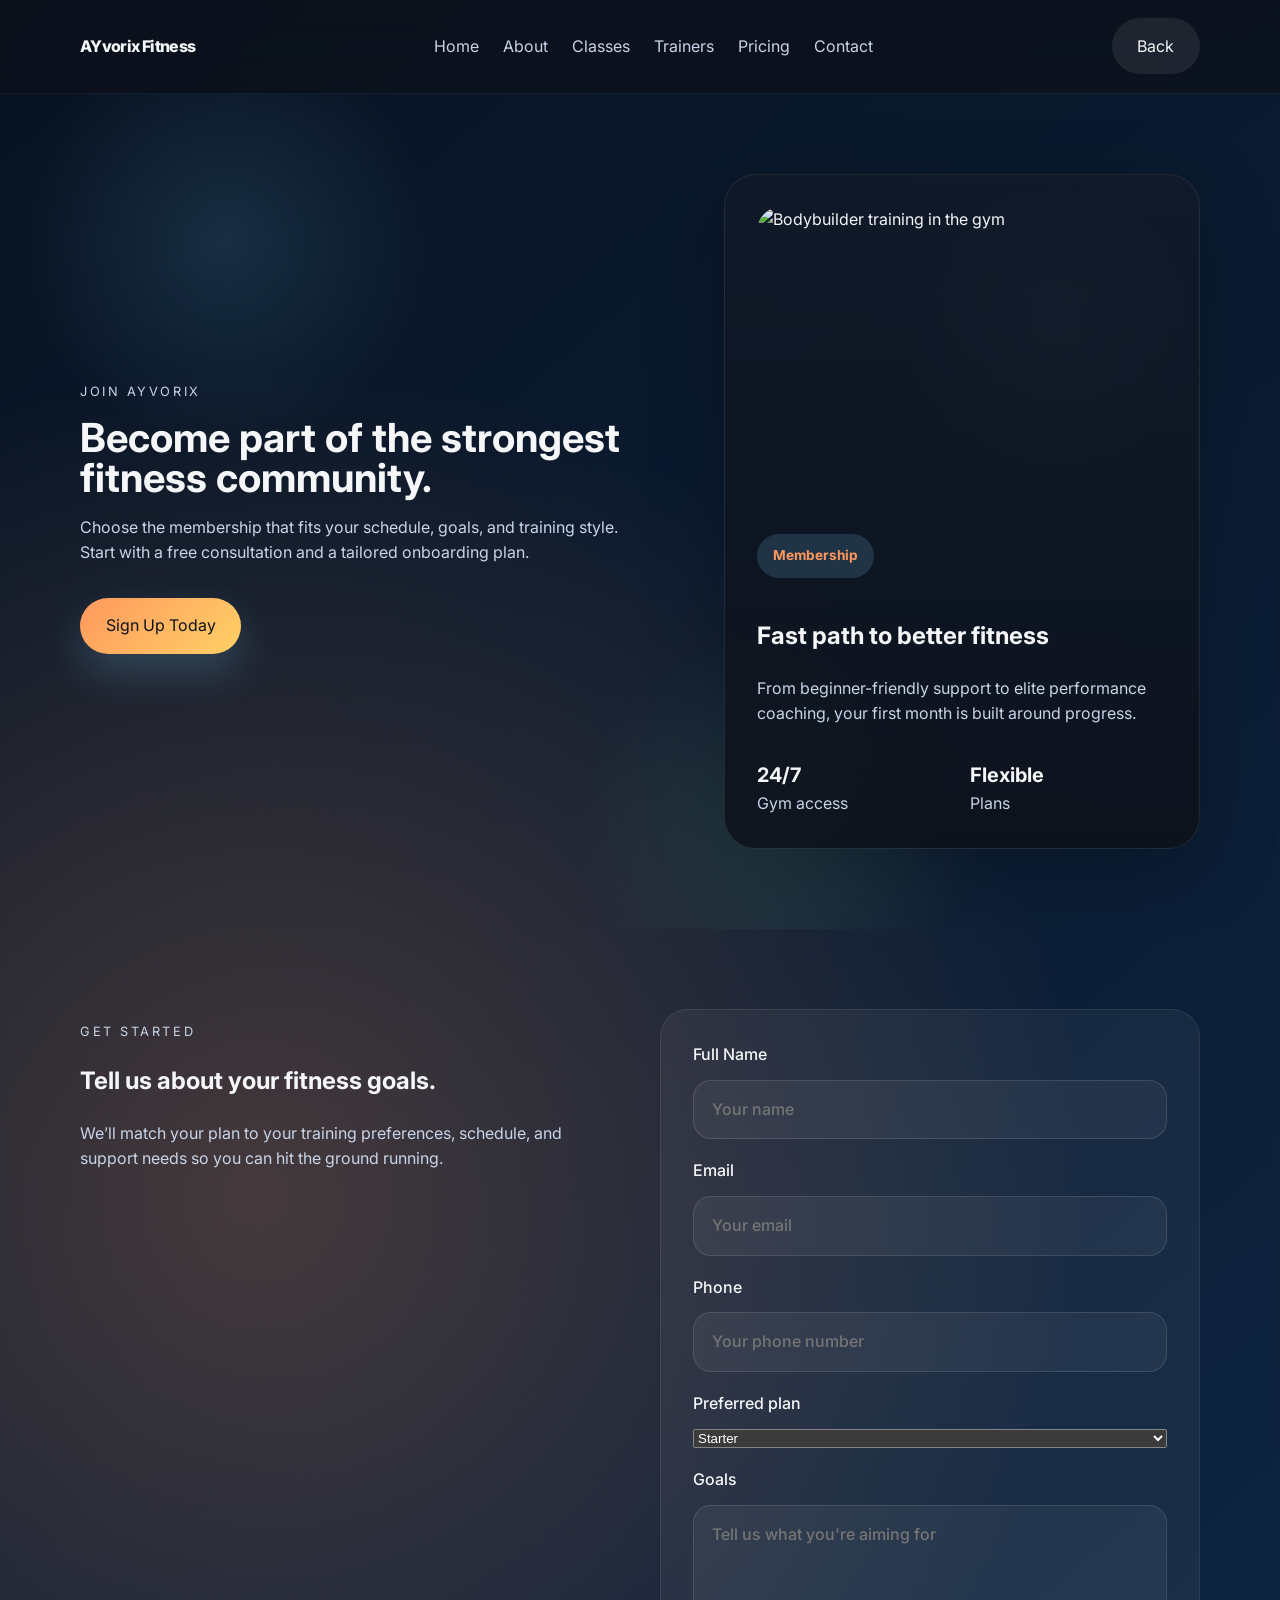
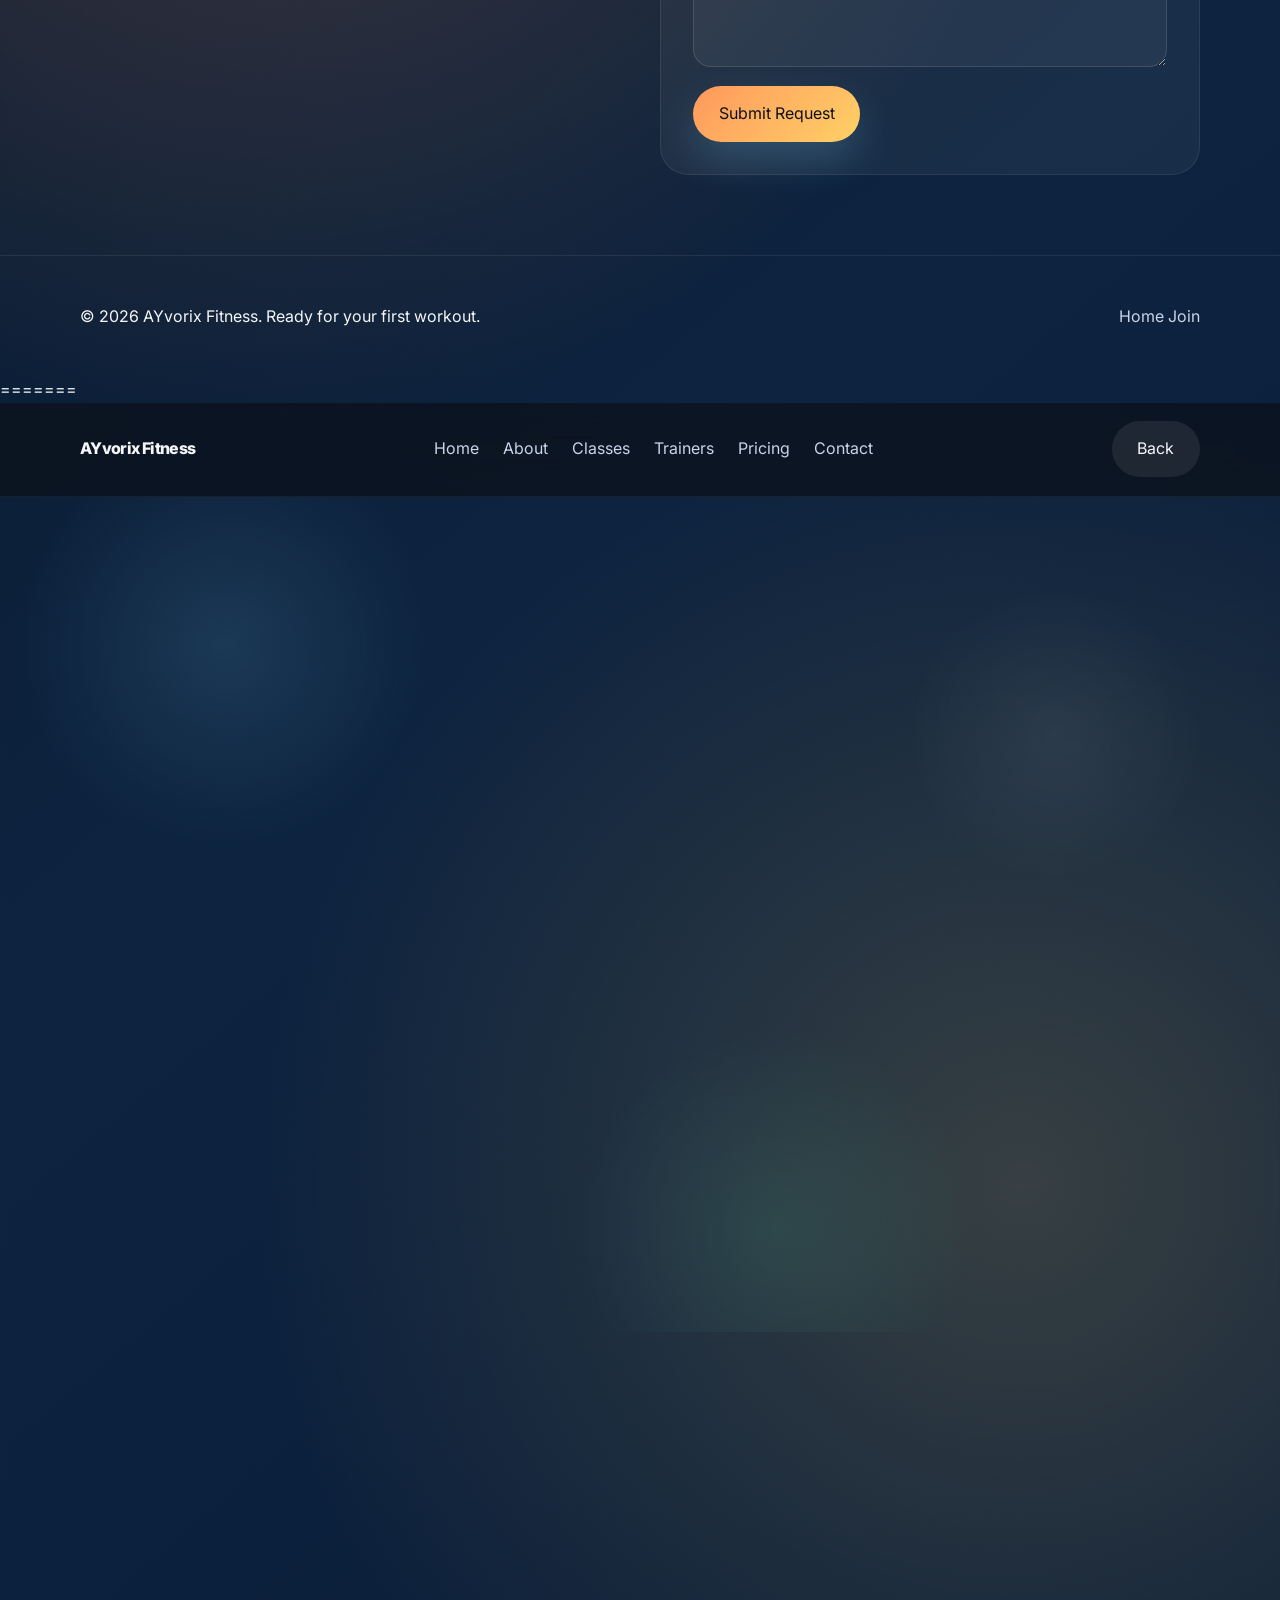
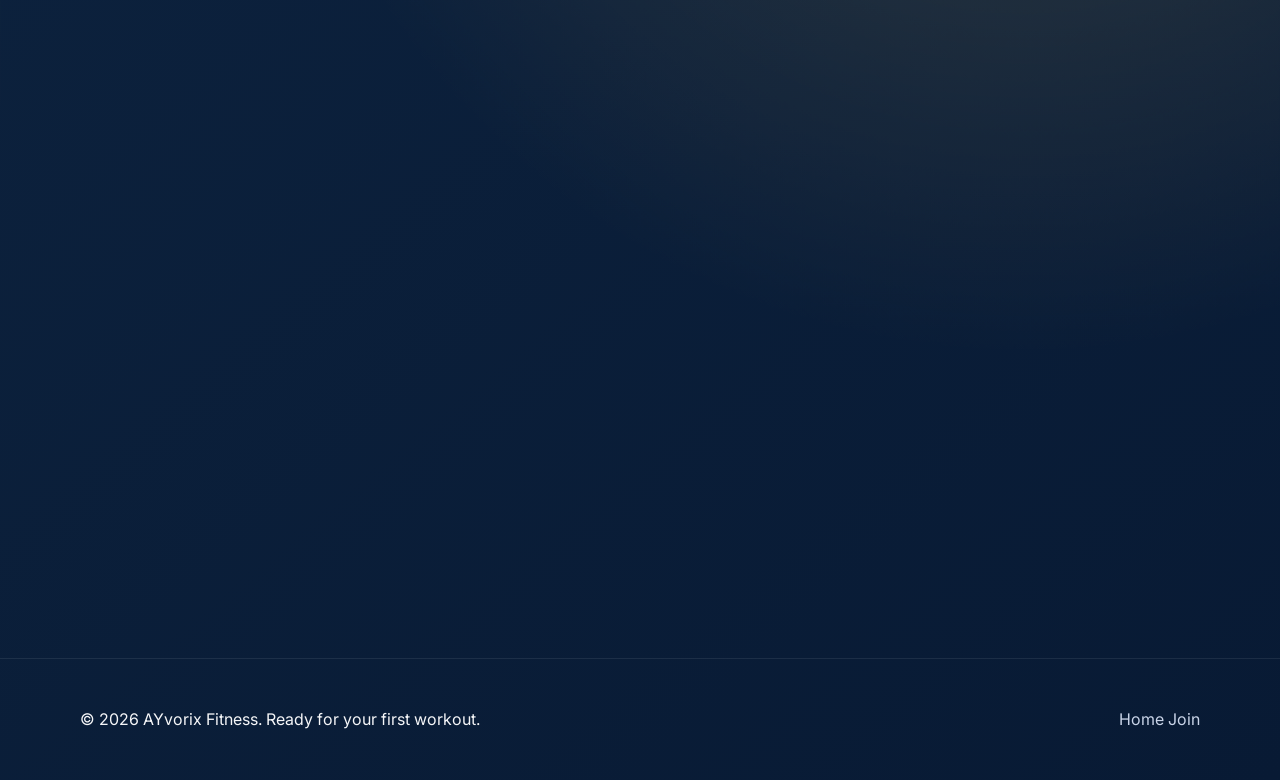
==== commit d50e1e9a: "commited" ====
--- a/join.html
+++ b/join.html
@@ -1,122 +1,4 @@
-<<<<<<< HEAD
-<!DOCTYPE html>
-<html lang="en">
-
-<head>
-    <meta charset="UTF-8" />
-    <meta name="viewport" content="width=device-width, initial-scale=1.0" />
-    <title>Join AYvorix Fitness</title>
-    <link rel="preconnect" href="https://fonts.googleapis.com" />
-    <link rel="preconnect" href="https://fonts.gstatic.com" crossorigin />
-    <link href="https://fonts.googleapis.com/css2?family=Inter:wght@400;500;600;700;800&display=swap"
-        rel="stylesheet" />
-    <link rel="stylesheet" href="styles.css" />
-</head>
-
-<body>
-    <header class="site-header">
-        <div class="container header-inner">
-            <a href="index.html" class="brand">AYvorix Fitness</a>
-            <nav class="nav-links">
-                <a href="index.html#home">Home</a>
-                <a href="index.html#about">About</a>
-                <a href="index.html#classes">Classes</a>
-                <a href="index.html#trainers">Trainers</a>
-                <a href="index.html#pricing">Pricing</a>
-                <a href="index.html#contact">Contact</a>
-            </nav>
-            <a href="index.html" class="btn btn-secondary">Back</a>
-        </div>
-    </header>
-
-    <main>
-        <section class="section hero" id="join">
-            <div class="container hero-grid">
-                <div class="hero-copy animate">
-                    <p class="eyebrow">Join AYvorix</p>
-                    <h1>Become part of the strongest fitness community.</h1>
-                    <p>Choose the membership that fits your schedule, goals, and training style. Start with a free
-                        consultation and a tailored onboarding plan.</p>
-                    <div class="hero-actions animate">
-                        <a href="#join-form" class="btn btn-primary">Sign Up Today</a>
-                    </div>
-                </div>
-                <div class="hero-image animate">
-                    <div class="hero-card">
-                        <img class="hero-photo" src="https://images.unsplash.com/photo-1517964603305-64af3f35a1fb?auto=format&fit=crop&w=900&q=80" alt="Bodybuilder training in the gym" />
-                        <span class="badge">Membership</span>
-                        <h2>Fast path to better fitness</h2>
-                        <p>From beginner-friendly support to elite performance coaching, your first month is built
-                            around progress.</p>
-                        <div class="hero-info">
-                            <div>
-                                <strong>24/7</strong>
-                                <span>Gym access</span>
-                            </div>
-                            <div>
-                                <strong>Flexible</strong>
-                                <span>Plans</span>
-                            </div>
-                        </div>
-                    </div>
-                </div>
-            </div>
-        </section>
-
-        <section class="section" id="join-form">
-            <div class="container section-grid animate">
-                <div class="section-text">
-                    <p class="eyebrow">Get started</p>
-                    <h2>Tell us about your fitness goals.</h2>
-                    <p>We’ll match your plan to your training preferences, schedule, and support needs so you can hit
-                        the ground running.</p>
-                </div>
-                <form class="contact-form animate" id="joinForm">
-                    <label>
-                        Full Name
-                        <input type="text" name="name" placeholder="Your name" required />
-                    </label>
-                    <label>
-                        Email
-                        <input type="email" name="email" placeholder="Your email" required />
-                    </label>
-                    <label>
-                        Phone
-                        <input type="tel" name="phone" placeholder="Your phone number" />
-                    </label>
-                    <label>
-                        Preferred plan
-                        <select name="plan" required>
-                            <option value="Starter">Starter</option>
-                            <option value="Pro">Pro</option>
-                            <option value="Elite">Elite</option>
-                        </select>
-                    </label>
-                    <label>
-                        Goals
-                        <textarea name="message" placeholder="Tell us what you're aiming for" rows="5"
-                            required></textarea>
-                    </label>
-                    <button type="submit" class="btn btn-primary">Submit Request</button>
-                </form>
-            </div>
-        </section>
-    </main>
-
-    <footer class="site-footer">
-        <div class="container footer-inner">
-            <p>© 2026 AYvorix Fitness. Ready for your first workout.</p>
-            <div class="footer-links">
-                <a href="index.html">Home</a>
-                <a href="join.html">Join</a>
-            </div>
-        </div>
-    </footer>
-
-    <script src="script.js"></script>
-</body>
-
-=======
+
 <!DOCTYPE html>
 <html lang="en">
 
@@ -161,7 +43,7 @@
                 </div>
                 <div class="hero-image animate">
                     <div class="hero-card">
-                        <img class="hero-photo" src="assets/image1.png" alt="Bodybuilder training in the gym" />
+                        <img class="hero-photo" src="https://images.unsplash.com/photo-1517964603305-64af3f35a1fb?auto=format&fit=crop&w=900&q=80" alt="Bodybuilder training in the gym" />
                         <span class="badge">Membership</span>
                         <h2>Fast path to better fitness</h2>
                         <p>From beginner-friendly support to elite performance coaching, your first month is built
@@ -234,5 +116,122 @@
     <script src="script.js"></script>
 </body>
 
->>>>>>> cd345c4 (commited)
+=======
+<!DOCTYPE html>
+<html lang="en">
+
+<head>
+    <meta charset="UTF-8" />
+    <meta name="viewport" content="width=device-width, initial-scale=1.0" />
+    <title>Join AYvorix Fitness</title>
+    <link rel="preconnect" href="https://fonts.googleapis.com" />
+    <link rel="preconnect" href="https://fonts.gstatic.com" crossorigin />
+    <link href="https://fonts.googleapis.com/css2?family=Inter:wght@400;500;600;700;800&display=swap"
+        rel="stylesheet" />
+    <link rel="stylesheet" href="styles.css" />
+</head>
+
+<body>
+    <header class="site-header">
+        <div class="container header-inner">
+            <a href="index.html" class="brand">AYvorix Fitness</a>
+            <nav class="nav-links">
+                <a href="index.html#home">Home</a>
+                <a href="index.html#about">About</a>
+                <a href="index.html#classes">Classes</a>
+                <a href="index.html#trainers">Trainers</a>
+                <a href="index.html#pricing">Pricing</a>
+                <a href="index.html#contact">Contact</a>
+            </nav>
+            <a href="index.html" class="btn btn-secondary">Back</a>
+        </div>
+    </header>
+
+    <main>
+        <section class="section hero" id="join">
+            <div class="container hero-grid">
+                <div class="hero-copy animate">
+                    <p class="eyebrow">Join AYvorix</p>
+                    <h1>Become part of the strongest fitness community.</h1>
+                    <p>Choose the membership that fits your schedule, goals, and training style. Start with a free
+                        consultation and a tailored onboarding plan.</p>
+                    <div class="hero-actions animate">
+                        <a href="#join-form" class="btn btn-primary">Sign Up Today</a>
+                    </div>
+                </div>
+                <div class="hero-image animate">
+                    <div class="hero-card">
+                        <img class="hero-photo" src="assets/image1.png" alt="Bodybuilder training in the gym" />
+                        <span class="badge">Membership</span>
+                        <h2>Fast path to better fitness</h2>
+                        <p>From beginner-friendly support to elite performance coaching, your first month is built
+                            around progress.</p>
+                        <div class="hero-info">
+                            <div>
+                                <strong>24/7</strong>
+                                <span>Gym access</span>
+                            </div>
+                            <div>
+                                <strong>Flexible</strong>
+                                <span>Plans</span>
+                            </div>
+                        </div>
+                    </div>
+                </div>
+            </div>
+        </section>
+
+        <section class="section" id="join-form">
+            <div class="container section-grid animate">
+                <div class="section-text">
+                    <p class="eyebrow">Get started</p>
+                    <h2>Tell us about your fitness goals.</h2>
+                    <p>We’ll match your plan to your training preferences, schedule, and support needs so you can hit
+                        the ground running.</p>
+                </div>
+                <form class="contact-form animate" id="joinForm">
+                    <label>
+                        Full Name
+                        <input type="text" name="name" placeholder="Your name" required />
+                    </label>
+                    <label>
+                        Email
+                        <input type="email" name="email" placeholder="Your email" required />
+                    </label>
+                    <label>
+                        Phone
+                        <input type="tel" name="phone" placeholder="Your phone number" />
+                    </label>
+                    <label>
+                        Preferred plan
+                        <select name="plan" required>
+                            <option value="Starter">Starter</option>
+                            <option value="Pro">Pro</option>
+                            <option value="Elite">Elite</option>
+                        </select>
+                    </label>
+                    <label>
+                        Goals
+                        <textarea name="message" placeholder="Tell us what you're aiming for" rows="5"
+                            required></textarea>
+                    </label>
+                    <button type="submit" class="btn btn-primary">Submit Request</button>
+                </form>
+            </div>
+        </section>
+    </main>
+
+    <footer class="site-footer">
+        <div class="container footer-inner">
+            <p>© 2026 AYvorix Fitness. Ready for your first workout.</p>
+            <div class="footer-links">
+                <a href="index.html">Home</a>
+                <a href="join.html">Join</a>
+            </div>
+        </div>
+    </footer>
+
+    <script src="script.js"></script>
+</body>
+
 </html>
--- a/styles.css
+++ b/styles.css
@@ -1,606 +1,606 @@
-<<<<<<< HEAD
-:root {
-    color-scheme: dark;
-    --bg: #081322;
-    --surface: #101d3c;
-    --surface-soft: #172c55;
-    --text: #f5f6f8;
-    --muted: #c9d4e8;
-    --accent: #ff985d;
-    --accent-strong: #ffd166;
-    --accent-soft: rgba(255, 152, 93, 0.16);
-    --success: #56d9a6;
-    --shadow: 0 24px 80px rgba(0, 0, 0, 0.22);
-    font-family: 'Inter', sans-serif;
-}
-
-* {
-    box-sizing: border-box;
-}
-
-html {
-    scroll-behavior: smooth;
-}
-
-html,
-body {
-    margin: 0;
-    min-height: 100%;
-    background:
-        radial-gradient(circle at 20% 30%, rgba(255, 152, 93, 0.24), transparent 28%),
-        radial-gradient(circle at 80% 70%, rgba(255, 209, 102, 0.18), transparent 26%),
-        linear-gradient(140deg, #081322 0%, #0d233f 52%, #081a34 100%);
-    color: var(--text);
-    overflow-x: hidden;
-}
-
-body.page-loaded {
-    background-position: 0 0;
-}
-
-body {
-    animation: bgShift 14s ease-in-out infinite alternate;
-}
-
-@keyframes bgShift {
-    from {
-        background-position: 0 0, 100% 100%;
-    }
-
-    to {
-        background-position: 5% 5%, 95% 95%;
-    }
-}
-
-body {
-    line-height: 1.6;
-}
-
-img {
-    max-width: 100%;
-    display: block;
-}
-
-button,
-input,
-textarea {
-    font: inherit;
-}
-
-.container {
-    width: min(1120px, calc(100% - 3rem));
-    margin: 0 auto;
-}
-
-.site-header {
-    position: sticky;
-    top: 0;
-    z-index: 20;
-    backdrop-filter: blur(18px);
-    background: rgba(13, 18, 27, 0.76);
-    border-bottom: 1px solid rgba(255, 255, 255, 0.05);
-}
-
-.header-inner {
-    display: flex;
-    align-items: center;
-    justify-content: space-between;
-    gap: 1.5rem;
-    padding: 1.15rem 0;
-}
-
-.brand {
-    color: var(--text);
-    text-decoration: none;
-    font-weight: 800;
-    letter-spacing: -0.04em;
-}
-
-.nav-links {
-    display: flex;
-    align-items: center;
-    gap: 1.5rem;
-    flex-wrap: wrap;
-}
-
-.nav-links a,
-.footer-links a {
-    color: var(--muted);
-    text-decoration: none;
-    transition: color 0.2s ease;
-}
-
-.nav-links a:hover,
-.footer-links a:hover {
-    color: var(--text);
-}
-
-.btn {
-
-    text-decoration: none;
-    border: none;
-    border-radius: 999px;
-    padding: 0.95rem 1.6rem;
-    cursor: pointer;
-    transition: transform 0.2s ease, box-shadow 0.2s ease, background 0.2s ease, filter 0.2s ease;
-}
-
-.btn:hover {
-    transform: translateY(-2px) scale(1.01);
-    box-shadow: 0 22px 40px rgba(132, 213, 255, 0.24);
-}
-
-.btn:active {
-    transform: translateY(0) scale(0.99);
-}
-
-.btn-primary {
-    background: linear-gradient(135deg, var(--accent), var(--accent-strong));
-    color: #0d121b;
-    box-shadow: 0 18px 40px rgba(132, 213, 255, 0.2);
-}
-
-.btn-secondary {
-    background: rgba(255, 255, 255, 0.08);
-    color: var(--text);
-}
-
-.hero {
-    padding: 6rem 0 4rem;
-}
-
-.hero-grid {
-    display: grid;
-    grid-template-columns: 1.25fr 1fr;
-    align-items: center;
-    gap: 3rem;
-}
-
-.hero {
-    position: relative;
-    overflow: hidden;
-}
-
-.hero::before {
-    content: '';
-    position: absolute;
-    inset: 0;
-    pointer-events: none;
-    background: radial-gradient(circle at 20% 20%, rgba(132, 213, 255, 0.16), transparent 16%),
-        radial-gradient(circle at 80% 30%, rgba(255, 255, 255, 0.08), transparent 12%),
-        radial-gradient(circle at 60% 85%, rgba(86, 217, 166, 0.14), transparent 18%);
-    opacity: 0.8;
-    transform: scale(1.08);
-}
-
-@keyframes floatIn {
-    from {
-        opacity: 0;
-        transform: translateY(2rem) scale(0.98);
-    }
-
-    to {
-        opacity: 1;
-        transform: translateY(0) scale(1);
-    }
-}
-
-@keyframes pulseGlow {
-
-    0%,
-    100% {
-        box-shadow: 0 18px 40px rgba(132, 213, 255, 0.18);
-    }
-
-    50% {
-        box-shadow: 0 26px 52px rgba(132, 213, 255, 0.28);
-    }
-}
-
-.animate {
-    opacity: 0;
-    transform: translateY(1.5rem);
-    transition: opacity 0.8s ease, transform 0.8s ease;
-}
-
-.animate.visible {
-    opacity: 1;
-    transform: translateY(0);
-}
-
-.hero-copy {
-    max-width: 34rem;
-}
-
-.eyebrow {
-    text-transform: uppercase;
-    letter-spacing: 0.2em;
-    color: var(--accent);
-    font-size: 0.8rem;
-    margin-bottom: 1rem;
-}
-
-.hero h1,
-.section-header h2 {
-    font-size: clamp(2.5rem, 3vw, 4rem);
-    line-height: 1.01;
-    margin: 0;
-}
-
-.hero p,
-.section-text p,
-.feature-card p,
-.class-card p,
-.trainer-card p,
-.pricing-card p,
-.contact-copy p {
-    color: var(--muted);
-}
-
-.hero-actions {
-    display: flex;
-    gap: 1rem;
-    flex-wrap: wrap;
-    margin-top: 2rem;
-}
-
-.hero-image .hero-card {
-    background: linear-gradient(180deg, rgba(18, 26, 40, 0.72), rgba(13, 18, 27, 0.9));
-    padding: 2rem;
-    border-radius: 32px;
-    border: 1px solid rgba(255, 255, 255, 0.08);
-    box-shadow: var(--shadow);
-    will-change: transform, opacity;
-}
-
-.hero-photo {
-    width: 100%;
-    max-width: 100%;
-    border-radius: 24px;
-    display: block;
-    margin-bottom: 1.2rem;
-    aspect-ratio: 4 / 3;
-    object-fit: cover;
-    min-height: 220px;
-}
-
-.image-strip {
-    display: grid;
-    grid-template-columns: repeat(2, minmax(0, 1fr));
-    gap: 1rem;
-    margin-bottom: 2rem;
-}
-
-.image-strip img,
-.trainer-photo {
-    width: 100%;
-    max-width: 100%;
-    border-radius: 24px;
-    display: block;
-    object-fit: cover;
-    height: auto;
-}
-
-.trainer-photo {
-    height: 180px;
-    margin-bottom: 1rem;
-}
-
-.hero-image .hero-card.animate.visible {
-    animation: floatIn 0.9s ease both;
-}
-
-.badge {
-    display: inline-flex;
-    align-items: center;
-    gap: 0.5rem;
-    background: rgba(132, 213, 255, 0.16);
-    color: var(--accent);
-    font-size: 0.85rem;
-    font-weight: 700;
-    padding: 0.7rem 1rem;
-    border-radius: 999px;
-    margin-bottom: 1.2rem;
-}
-
-.hero-info {
-    display: grid;
-    grid-template-columns: repeat(2, minmax(0, 1fr));
-    gap: 1rem;
-    margin-top: 2rem;
-}
-
-.hero-info strong {
-    display: block;
-    font-size: 1.25rem;
-    color: var(--text);
-}
-
-.hero-info span {
-    display: block;
-    color: var(--muted);
-}
-
-.stats {
-    padding: 2.5rem 0;
-}
-
-.stats-grid {
-    display: grid;
-    grid-template-columns: repeat(3, minmax(0, 1fr));
-    gap: 1rem;
-}
-
-.stat {
-    transform: translateY(1rem);
-    opacity: 0;
-}
-
-.stat.visible {
-    transform: translateY(0);
-    opacity: 1;
-    transition: transform 0.7s ease, opacity 0.7s ease;
-}
-
-.stat {
-    background: rgba(255, 255, 255, 0.05);
-    border: 1px solid rgba(255, 255, 255, 0.08);
-    border-radius: 24px;
-    padding: 1.6rem;
-    text-align: center;
-}
-
-.stat h3 {
-    margin: 0 0 0.5rem;
-    font-size: 2rem;
-}
-
-.section {
-    padding: 5rem 0;
-}
-
-.section-grid {
-    display: grid;
-    grid-template-columns: 1fr 1fr;
-    gap: 2.5rem;
-    align-items: flex-start;
-}
-
-.section-header {
-    text-align: center;
-    max-width: 34rem;
-    margin: 0 auto 3rem;
-}
-
-.section-cards {
-    display: grid;
-    gap: 1.5rem;
-}
-
-.feature-card,
-.class-card,
-.trainer-card,
-.pricing-card,
-.contact-form {
-    background: rgba(255, 255, 255, 0.05);
-    border: 1px solid rgba(255, 255, 255, 0.08);
-    border-radius: 28px;
-    padding: 2rem;
-    transform: translateY(1rem);
-    opacity: 0;
-}
-
-..feature-card.visible,
-.class-card.visible,
-.trainer-card.visible,
-.pricing-card.visible,
-.contact-form.visible {
-    transform: translateY(0);
-    opacity: 1;
-    transition: transform 0.65s ease, opacity 0.65s ease;
-}
-
-.section-cards.visible .feature-card,
-.classes-grid.visible .class-card,
-.trainers-grid.visible .trainer-card,
-.pricing-grid.visible .pricing-card {
-    transform: translateY(0);
-    opacity: 1;
-    transition: transform 0.65s ease, opacity 0.65s ease;
-}
-
-.feature-card h3,
-.class-card h3,
-.trainer-card h3,
-.pricing-card h3 {
-    margin-top: 0;
-}
-
-.features-list {
-    list-style: none;
-    padding: 0;
-    margin: 2rem 0 0;
-    display: grid;
-    gap: 0.85rem;
-}
-
-.features-list li {
-    position: relative;
-    padding-left: 1.75rem;
-}
-
-.features-list li::before {
-    content: '•';
-    position: absolute;
-    left: 0;
-    color: var(--accent);
-}
-
-.classes-grid,
-.trainers-grid,
-.pricing-grid {
-    display: grid;
-    gap: 1.5rem;
-}
-
-.classes-grid {
-    grid-template-columns: repeat(3, minmax(0, 1fr));
-}
-
-.class-card,
-.trainer-card,
-.pricing-card {
-    min-height: 220px;
-}
-
-.pricing-grid {
-    grid-template-columns: repeat(3, minmax(0, 1fr));
-}
-
-.pricing-card {
-    display: flex;
-    flex-direction: column;
-    justify-content: space-between;
-}
-
-.pricing-card.featured {
-    background: linear-gradient(180deg, rgba(132, 213, 255, 0.14), rgba(88, 176, 255, 0.11));
-    border-color: rgba(132, 213, 255, 0.24);
-}
-
-.price {
-    font-size: 2.5rem;
-    margin: 1rem 0;
-}
-
-.price span {
-    font-size: 1rem;
-    color: var(--muted);
-}
-
-.contact-grid {
-    display: grid;
-    grid-template-columns: 1.05fr 0.95fr;
-    gap: 2rem;
-}
-
-.contact-copy h2,
-.contact-form label {
-    margin: 0;
-}
-
-.contact-list {
-    list-style: none;
-    padding: 0;
-    margin: 2rem 0 0;
-    display: grid;
-    gap: 0.9rem;
-}
-
-.contact-list li {
-    color: var(--muted);
-}
-
-.contact-form label {
-    display: grid;
-    gap: 0.75rem;
-    margin-bottom: 1.2rem;
-    font-weight: 500;
-}
-
-.contact-form input,
-.contact-form textarea {
-    border: 1px solid rgba(255, 255, 255, 0.12);
-    border-radius: 18px;
-    background: rgba(255, 255, 255, 0.05);
-    color: var(--text);
-    padding: 1rem 1.1rem;
-    width: 100%;
-    transition: border-color 0.2s ease, box-shadow 0.2s ease, transform 0.2s ease;
-}
-
-.contact-form input:focus,
-.contact-form textarea:focus {
-    outline: none;
-    border-color: rgba(132, 213, 255, 0.38);
-    box-shadow: 0 0 0 4px rgba(132, 213, 255, 0.1);
-    transform: translateY(-1px);
-}
-
-.contact-form input:focus,
-.contact-form textarea:focus {
-    outline: none;
-    border-color: rgba(132, 213, 255, 0.38);
-    box-shadow: 0 0 0 4px rgba(132, 213, 255, 0.1);
-}
-
-.site-footer {
-    padding: 2rem 0;
-    border-top: 1px solid rgba(255, 255, 255, 0.08);
-}
-
-.footer-inner {
-    display: flex;
-    align-items: center;
-    justify-content: space-between;
-    gap: 1rem;
-}
-
-@media (max-width: 980px) {
-
-    .hero-grid,
-    .section-grid,
-    .contact-grid,
-    .pricing-grid,
-    .classes-grid,
-    .stats-grid {
-        grid-template-columns: 1fr;
-    }
-
-    .header-inner {
-        flex-wrap: wrap;
-    }
-
-    .footer-inner {
-        flex-direction: column;
-        align-items: flex-start;
-    }
-}
-
-@media (max-width: 640px) {
-    .nav-links {
-        display: none;
-    }
-
-    .hero {
-        padding-top: 4rem;
-    }
-
-    .header-inner {
-        justify-content: space-between;
-    }
-
-    .btn {
-        width: 100%;
-
-        text-decoration: none;
-    }
-
-    .hero-actions {
-        flex-direction: column;
-    }
-}
-
-@media (prefers-reduced-motion: reduce) {
-
-    *,
-    *::before,
-    *::after {
-        animation-duration: 0.01ms !important;
-        animation-iteration-count: 1 !important;
-        transition-duration: 0.01ms !important;
-        scroll-behavior: auto !important;
-    }
+
+:root {
+    color-scheme: dark;
+    --bg: #081322;
+    --surface: #101d3c;
+    --surface-soft: #172c55;
+    --text: #f5f6f8;
+    --muted: #c9d4e8;
+    --accent: #ff985d;
+    --accent-strong: #ffd166;
+    --accent-soft: rgba(255, 152, 93, 0.16);
+    --success: #56d9a6;
+    --shadow: 0 24px 80px rgba(0, 0, 0, 0.22);
+    font-family: 'Inter', sans-serif;
+}
+
+* {
+    box-sizing: border-box;
+}
+
+html {
+    scroll-behavior: smooth;
+}
+
+html,
+body {
+    margin: 0;
+    min-height: 100%;
+    background:
+        radial-gradient(circle at 20% 30%, rgba(255, 152, 93, 0.24), transparent 28%),
+        radial-gradient(circle at 80% 70%, rgba(255, 209, 102, 0.18), transparent 26%),
+        linear-gradient(140deg, #081322 0%, #0d233f 52%, #081a34 100%);
+    color: var(--text);
+    overflow-x: hidden;
+}
+
+body.page-loaded {
+    background-position: 0 0;
+}
+
+body {
+    animation: bgShift 14s ease-in-out infinite alternate;
+}
+
+@keyframes bgShift {
+    from {
+        background-position: 0 0, 100% 100%;
+    }
+
+    to {
+        background-position: 5% 5%, 95% 95%;
+    }
+}
+
+body {
+    line-height: 1.6;
+}
+
+img {
+    max-width: 100%;
+    display: block;
+}
+
+button,
+input,
+textarea {
+    font: inherit;
+}
+
+.container {
+    width: min(1120px, calc(100% - 3rem));
+    margin: 0 auto;
+}
+
+.site-header {
+    position: sticky;
+    top: 0;
+    z-index: 20;
+    backdrop-filter: blur(18px);
+    background: rgba(13, 18, 27, 0.76);
+    border-bottom: 1px solid rgba(255, 255, 255, 0.05);
+}
+
+.header-inner {
+    display: flex;
+    align-items: center;
+    justify-content: space-between;
+    gap: 1.5rem;
+    padding: 1.15rem 0;
+}
+
+.brand {
+    color: var(--text);
+    text-decoration: none;
+    font-weight: 800;
+    letter-spacing: -0.04em;
+}
+
+.nav-links {
+    display: flex;
+    align-items: center;
+    gap: 1.5rem;
+    flex-wrap: wrap;
+}
+
+.nav-links a,
+.footer-links a {
+    color: var(--muted);
+    text-decoration: none;
+    transition: color 0.2s ease;
+}
+
+.nav-links a:hover,
+.footer-links a:hover {
+    color: var(--text);
+}
+
+.btn {
+
+    text-decoration: none;
+    border: none;
+    border-radius: 999px;
+    padding: 0.95rem 1.6rem;
+    cursor: pointer;
+    transition: transform 0.2s ease, box-shadow 0.2s ease, background 0.2s ease, filter 0.2s ease;
+}
+
+.btn:hover {
+    transform: translateY(-2px) scale(1.01);
+    box-shadow: 0 22px 40px rgba(132, 213, 255, 0.24);
+}
+
+.btn:active {
+    transform: translateY(0) scale(0.99);
+}
+
+.btn-primary {
+    background: linear-gradient(135deg, var(--accent), var(--accent-strong));
+    color: #0d121b;
+    box-shadow: 0 18px 40px rgba(132, 213, 255, 0.2);
+}
+
+.btn-secondary {
+    background: rgba(255, 255, 255, 0.08);
+    color: var(--text);
+}
+
+.hero {
+    padding: 6rem 0 4rem;
+}
+
+.hero-grid {
+    display: grid;
+    grid-template-columns: 1.25fr 1fr;
+    align-items: center;
+    gap: 3rem;
+}
+
+.hero {
+    position: relative;
+    overflow: hidden;
+}
+
+.hero::before {
+    content: '';
+    position: absolute;
+    inset: 0;
+    pointer-events: none;
+    background: radial-gradient(circle at 20% 20%, rgba(132, 213, 255, 0.16), transparent 16%),
+        radial-gradient(circle at 80% 30%, rgba(255, 255, 255, 0.08), transparent 12%),
+        radial-gradient(circle at 60% 85%, rgba(86, 217, 166, 0.14), transparent 18%);
+    opacity: 0.8;
+    transform: scale(1.08);
+}
+
+@keyframes floatIn {
+    from {
+        opacity: 0;
+        transform: translateY(2rem) scale(0.98);
+    }
+
+    to {
+        opacity: 1;
+        transform: translateY(0) scale(1);
+    }
+}
+
+@keyframes pulseGlow {
+
+    0%,
+    100% {
+        box-shadow: 0 18px 40px rgba(132, 213, 255, 0.18);
+    }
+
+    50% {
+        box-shadow: 0 26px 52px rgba(132, 213, 255, 0.28);
+    }
+}
+
+.animate {
+    opacity: 0;
+    transform: translateY(1.5rem);
+    transition: opacity 0.8s ease, transform 0.8s ease;
+}
+
+.animate.visible {
+    opacity: 1;
+    transform: translateY(0);
+}
+
+.hero-copy {
+    max-width: 34rem;
+}
+
+.eyebrow {
+    text-transform: uppercase;
+    letter-spacing: 0.2em;
+    color: var(--accent);
+    font-size: 0.8rem;
+    margin-bottom: 1rem;
+}
+
+.hero h1,
+.section-header h2 {
+    font-size: clamp(2.5rem, 3vw, 4rem);
+    line-height: 1.01;
+    margin: 0;
+}
+
+.hero p,
+.section-text p,
+.feature-card p,
+.class-card p,
+.trainer-card p,
+.pricing-card p,
+.contact-copy p {
+    color: var(--muted);
+}
+
+.hero-actions {
+    display: flex;
+    gap: 1rem;
+    flex-wrap: wrap;
+    margin-top: 2rem;
+}
+
+.hero-image .hero-card {
+    background: linear-gradient(180deg, rgba(18, 26, 40, 0.72), rgba(13, 18, 27, 0.9));
+    padding: 2rem;
+    border-radius: 32px;
+    border: 1px solid rgba(255, 255, 255, 0.08);
+    box-shadow: var(--shadow);
+    will-change: transform, opacity;
+}
+
+.hero-photo {
+    width: 100%;
+    max-width: 100%;
+    border-radius: 24px;
+    display: block;
+    margin-bottom: 1.2rem;
+    aspect-ratio: 4 / 3;
+    object-fit: cover;
+    min-height: 220px;
+}
+
+.image-strip {
+    display: grid;
+    grid-template-columns: repeat(2, minmax(0, 1fr));
+    gap: 1rem;
+    margin-bottom: 2rem;
+}
+
+.image-strip img,
+.trainer-photo {
+    width: 100%;
+    max-width: 100%;
+    border-radius: 24px;
+    display: block;
+    object-fit: cover;
+    height: auto;
+}
+
+.trainer-photo {
+    height: 180px;
+    margin-bottom: 1rem;
+}
+
+.hero-image .hero-card.animate.visible {
+    animation: floatIn 0.9s ease both;
+}
+
+.badge {
+    display: inline-flex;
+    align-items: center;
+    gap: 0.5rem;
+    background: rgba(132, 213, 255, 0.16);
+    color: var(--accent);
+    font-size: 0.85rem;
+    font-weight: 700;
+    padding: 0.7rem 1rem;
+    border-radius: 999px;
+    margin-bottom: 1.2rem;
+}
+
+.hero-info {
+    display: grid;
+    grid-template-columns: repeat(2, minmax(0, 1fr));
+    gap: 1rem;
+    margin-top: 2rem;
+}
+
+.hero-info strong {
+    display: block;
+    font-size: 1.25rem;
+    color: var(--text);
+}
+
+.hero-info span {
+    display: block;
+    color: var(--muted);
+}
+
+.stats {
+    padding: 2.5rem 0;
+}
+
+.stats-grid {
+    display: grid;
+    grid-template-columns: repeat(3, minmax(0, 1fr));
+    gap: 1rem;
+}
+
+.stat {
+    transform: translateY(1rem);
+    opacity: 0;
+}
+
+.stat.visible {
+    transform: translateY(0);
+    opacity: 1;
+    transition: transform 0.7s ease, opacity 0.7s ease;
+}
+
+.stat {
+    background: rgba(255, 255, 255, 0.05);
+    border: 1px solid rgba(255, 255, 255, 0.08);
+    border-radius: 24px;
+    padding: 1.6rem;
+    text-align: center;
+}
+
+.stat h3 {
+    margin: 0 0 0.5rem;
+    font-size: 2rem;
+}
+
+.section {
+    padding: 5rem 0;
+}
+
+.section-grid {
+    display: grid;
+    grid-template-columns: 1fr 1fr;
+    gap: 2.5rem;
+    align-items: flex-start;
+}
+
+.section-header {
+    text-align: center;
+    max-width: 34rem;
+    margin: 0 auto 3rem;
+}
+
+.section-cards {
+    display: grid;
+    gap: 1.5rem;
+}
+
+.feature-card,
+.class-card,
+.trainer-card,
+.pricing-card,
+.contact-form {
+    background: rgba(255, 255, 255, 0.05);
+    border: 1px solid rgba(255, 255, 255, 0.08);
+    border-radius: 28px;
+    padding: 2rem;
+    transform: translateY(1rem);
+    opacity: 0;
+}
+
+..feature-card.visible,
+.class-card.visible,
+.trainer-card.visible,
+.pricing-card.visible,
+.contact-form.visible {
+    transform: translateY(0);
+    opacity: 1;
+    transition: transform 0.65s ease, opacity 0.65s ease;
+}
+
+.section-cards.visible .feature-card,
+.classes-grid.visible .class-card,
+.trainers-grid.visible .trainer-card,
+.pricing-grid.visible .pricing-card {
+    transform: translateY(0);
+    opacity: 1;
+    transition: transform 0.65s ease, opacity 0.65s ease;
+}
+
+.feature-card h3,
+.class-card h3,
+.trainer-card h3,
+.pricing-card h3 {
+    margin-top: 0;
+}
+
+.features-list {
+    list-style: none;
+    padding: 0;
+    margin: 2rem 0 0;
+    display: grid;
+    gap: 0.85rem;
+}
+
+.features-list li {
+    position: relative;
+    padding-left: 1.75rem;
+}
+
+.features-list li::before {
+    content: '•';
+    position: absolute;
+    left: 0;
+    color: var(--accent);
+}
+
+.classes-grid,
+.trainers-grid,
+.pricing-grid {
+    display: grid;
+    gap: 1.5rem;
+}
+
+.classes-grid {
+    grid-template-columns: repeat(3, minmax(0, 1fr));
+}
+
+.class-card,
+.trainer-card,
+.pricing-card {
+    min-height: 220px;
+}
+
+.pricing-grid {
+    grid-template-columns: repeat(3, minmax(0, 1fr));
+}
+
+.pricing-card {
+    display: flex;
+    flex-direction: column;
+    justify-content: space-between;
+}
+
+.pricing-card.featured {
+    background: linear-gradient(180deg, rgba(132, 213, 255, 0.14), rgba(88, 176, 255, 0.11));
+    border-color: rgba(132, 213, 255, 0.24);
+}
+
+.price {
+    font-size: 2.5rem;
+    margin: 1rem 0;
+}
+
+.price span {
+    font-size: 1rem;
+    color: var(--muted);
+}
+
+.contact-grid {
+    display: grid;
+    grid-template-columns: 1.05fr 0.95fr;
+    gap: 2rem;
+}
+
+.contact-copy h2,
+.contact-form label {
+    margin: 0;
+}
+
+.contact-list {
+    list-style: none;
+    padding: 0;
+    margin: 2rem 0 0;
+    display: grid;
+    gap: 0.9rem;
+}
+
+.contact-list li {
+    color: var(--muted);
+}
+
+.contact-form label {
+    display: grid;
+    gap: 0.75rem;
+    margin-bottom: 1.2rem;
+    font-weight: 500;
+}
+
+.contact-form input,
+.contact-form textarea {
+    border: 1px solid rgba(255, 255, 255, 0.12);
+    border-radius: 18px;
+    background: rgba(255, 255, 255, 0.05);
+    color: var(--text);
+    padding: 1rem 1.1rem;
+    width: 100%;
+    transition: border-color 0.2s ease, box-shadow 0.2s ease, transform 0.2s ease;
+}
+
+.contact-form input:focus,
+.contact-form textarea:focus {
+    outline: none;
+    border-color: rgba(132, 213, 255, 0.38);
+    box-shadow: 0 0 0 4px rgba(132, 213, 255, 0.1);
+    transform: translateY(-1px);
+}
+
+.contact-form input:focus,
+.contact-form textarea:focus {
+    outline: none;
+    border-color: rgba(132, 213, 255, 0.38);
+    box-shadow: 0 0 0 4px rgba(132, 213, 255, 0.1);
+}
+
+.site-footer {
+    padding: 2rem 0;
+    border-top: 1px solid rgba(255, 255, 255, 0.08);
+}
+
+.footer-inner {
+    display: flex;
+    align-items: center;
+    justify-content: space-between;
+    gap: 1rem;
+}
+
+@media (max-width: 980px) {
+
+    .hero-grid,
+    .section-grid,
+    .contact-grid,
+    .pricing-grid,
+    .classes-grid,
+    .stats-grid {
+        grid-template-columns: 1fr;
+    }
+
+    .header-inner {
+        flex-wrap: wrap;
+    }
+
+    .footer-inner {
+        flex-direction: column;
+        align-items: flex-start;
+    }
+}
+
+@media (max-width: 640px) {
+    .nav-links {
+        display: none;
+    }
+
+    .hero {
+        padding-top: 4rem;
+    }
+
+    .header-inner {
+        justify-content: space-between;
+    }
+
+    .btn {
+        width: 100%;
+
+        text-decoration: none;
+    }
+
+    .hero-actions {
+        flex-direction: column;
+    }
+}
+
+@media (prefers-reduced-motion: reduce) {
+
+    *,
+    *::before,
+    *::after {
+        animation-duration: 0.01ms !important;
+        animation-iteration-count: 1 !important;
+        transition-duration: 0.01ms !important;
+        scroll-behavior: auto !important;
+    }
 =======
 :root {
     color-scheme: dark;
@@ -1207,5 +1207,4 @@
         transition-duration: 0.01ms !important;
         scroll-behavior: auto !important;
     }
->>>>>>> cd345c4 (commited)
 }
--- a/styles.css
+++ b/styles.css
@@ -1,606 +1,606 @@
-<<<<<<< HEAD
-:root {
-    color-scheme: dark;
-    --bg: #081322;
-    --surface: #101d3c;
-    --surface-soft: #172c55;
-    --text: #f5f6f8;
-    --muted: #c9d4e8;
-    --accent: #ff985d;
-    --accent-strong: #ffd166;
-    --accent-soft: rgba(255, 152, 93, 0.16);
-    --success: #56d9a6;
-    --shadow: 0 24px 80px rgba(0, 0, 0, 0.22);
-    font-family: 'Inter', sans-serif;
-}
-
-* {
-    box-sizing: border-box;
-}
-
-html {
-    scroll-behavior: smooth;
-}
-
-html,
-body {
-    margin: 0;
-    min-height: 100%;
-    background:
-        radial-gradient(circle at 20% 30%, rgba(255, 152, 93, 0.24), transparent 28%),
-        radial-gradient(circle at 80% 70%, rgba(255, 209, 102, 0.18), transparent 26%),
-        linear-gradient(140deg, #081322 0%, #0d233f 52%, #081a34 100%);
-    color: var(--text);
-    overflow-x: hidden;
-}
-
-body.page-loaded {
-    background-position: 0 0;
-}
-
-body {
-    animation: bgShift 14s ease-in-out infinite alternate;
-}
-
-@keyframes bgShift {
-    from {
-        background-position: 0 0, 100% 100%;
-    }
-
-    to {
-        background-position: 5% 5%, 95% 95%;
-    }
-}
-
-body {
-    line-height: 1.6;
-}
-
-img {
-    max-width: 100%;
-    display: block;
-}
-
-button,
-input,
-textarea {
-    font: inherit;
-}
-
-.container {
-    width: min(1120px, calc(100% - 3rem));
-    margin: 0 auto;
-}
-
-.site-header {
-    position: sticky;
-    top: 0;
-    z-index: 20;
-    backdrop-filter: blur(18px);
-    background: rgba(13, 18, 27, 0.76);
-    border-bottom: 1px solid rgba(255, 255, 255, 0.05);
-}
-
-.header-inner {
-    display: flex;
-    align-items: center;
-    justify-content: space-between;
-    gap: 1.5rem;
-    padding: 1.15rem 0;
-}
-
-.brand {
-    color: var(--text);
-    text-decoration: none;
-    font-weight: 800;
-    letter-spacing: -0.04em;
-}
-
-.nav-links {
-    display: flex;
-    align-items: center;
-    gap: 1.5rem;
-    flex-wrap: wrap;
-}
-
-.nav-links a,
-.footer-links a {
-    color: var(--muted);
-    text-decoration: none;
-    transition: color 0.2s ease;
-}
-
-.nav-links a:hover,
-.footer-links a:hover {
-    color: var(--text);
-}
-
-.btn {
-
-    text-decoration: none;
-    border: none;
-    border-radius: 999px;
-    padding: 0.95rem 1.6rem;
-    cursor: pointer;
-    transition: transform 0.2s ease, box-shadow 0.2s ease, background 0.2s ease, filter 0.2s ease;
-}
-
-.btn:hover {
-    transform: translateY(-2px) scale(1.01);
-    box-shadow: 0 22px 40px rgba(132, 213, 255, 0.24);
-}
-
-.btn:active {
-    transform: translateY(0) scale(0.99);
-}
-
-.btn-primary {
-    background: linear-gradient(135deg, var(--accent), var(--accent-strong));
-    color: #0d121b;
-    box-shadow: 0 18px 40px rgba(132, 213, 255, 0.2);
-}
-
-.btn-secondary {
-    background: rgba(255, 255, 255, 0.08);
-    color: var(--text);
-}
-
-.hero {
-    padding: 6rem 0 4rem;
-}
-
-.hero-grid {
-    display: grid;
-    grid-template-columns: 1.25fr 1fr;
-    align-items: center;
-    gap: 3rem;
-}
-
-.hero {
-    position: relative;
-    overflow: hidden;
-}
-
-.hero::before {
-    content: '';
-    position: absolute;
-    inset: 0;
-    pointer-events: none;
-    background: radial-gradient(circle at 20% 20%, rgba(132, 213, 255, 0.16), transparent 16%),
-        radial-gradient(circle at 80% 30%, rgba(255, 255, 255, 0.08), transparent 12%),
-        radial-gradient(circle at 60% 85%, rgba(86, 217, 166, 0.14), transparent 18%);
-    opacity: 0.8;
-    transform: scale(1.08);
-}
-
-@keyframes floatIn {
-    from {
-        opacity: 0;
-        transform: translateY(2rem) scale(0.98);
-    }
-
-    to {
-        opacity: 1;
-        transform: translateY(0) scale(1);
-    }
-}
-
-@keyframes pulseGlow {
-
-    0%,
-    100% {
-        box-shadow: 0 18px 40px rgba(132, 213, 255, 0.18);
-    }
-
-    50% {
-        box-shadow: 0 26px 52px rgba(132, 213, 255, 0.28);
-    }
-}
-
-.animate {
-    opacity: 0;
-    transform: translateY(1.5rem);
-    transition: opacity 0.8s ease, transform 0.8s ease;
-}
-
-.animate.visible {
-    opacity: 1;
-    transform: translateY(0);
-}
-
-.hero-copy {
-    max-width: 34rem;
-}
-
-.eyebrow {
-    text-transform: uppercase;
-    letter-spacing: 0.2em;
-    color: var(--accent);
-    font-size: 0.8rem;
-    margin-bottom: 1rem;
-}
-
-.hero h1,
-.section-header h2 {
-    font-size: clamp(2.5rem, 3vw, 4rem);
-    line-height: 1.01;
-    margin: 0;
-}
-
-.hero p,
-.section-text p,
-.feature-card p,
-.class-card p,
-.trainer-card p,
-.pricing-card p,
-.contact-copy p {
-    color: var(--muted);
-}
-
-.hero-actions {
-    display: flex;
-    gap: 1rem;
-    flex-wrap: wrap;
-    margin-top: 2rem;
-}
-
-.hero-image .hero-card {
-    background: linear-gradient(180deg, rgba(18, 26, 40, 0.72), rgba(13, 18, 27, 0.9));
-    padding: 2rem;
-    border-radius: 32px;
-    border: 1px solid rgba(255, 255, 255, 0.08);
-    box-shadow: var(--shadow);
-    will-change: transform, opacity;
-}
-
-.hero-photo {
-    width: 100%;
-    max-width: 100%;
-    border-radius: 24px;
-    display: block;
-    margin-bottom: 1.2rem;
-    aspect-ratio: 4 / 3;
-    object-fit: cover;
-    min-height: 220px;
-}
-
-.image-strip {
-    display: grid;
-    grid-template-columns: repeat(2, minmax(0, 1fr));
-    gap: 1rem;
-    margin-bottom: 2rem;
-}
-
-.image-strip img,
-.trainer-photo {
-    width: 100%;
-    max-width: 100%;
-    border-radius: 24px;
-    display: block;
-    object-fit: cover;
-    height: auto;
-}
-
-.trainer-photo {
-    height: 180px;
-    margin-bottom: 1rem;
-}
-
-.hero-image .hero-card.animate.visible {
-    animation: floatIn 0.9s ease both;
-}
-
-.badge {
-    display: inline-flex;
-    align-items: center;
-    gap: 0.5rem;
-    background: rgba(132, 213, 255, 0.16);
-    color: var(--accent);
-    font-size: 0.85rem;
-    font-weight: 700;
-    padding: 0.7rem 1rem;
-    border-radius: 999px;
-    margin-bottom: 1.2rem;
-}
-
-.hero-info {
-    display: grid;
-    grid-template-columns: repeat(2, minmax(0, 1fr));
-    gap: 1rem;
-    margin-top: 2rem;
-}
-
-.hero-info strong {
-    display: block;
-    font-size: 1.25rem;
-    color: var(--text);
-}
-
-.hero-info span {
-    display: block;
-    color: var(--muted);
-}
-
-.stats {
-    padding: 2.5rem 0;
-}
-
-.stats-grid {
-    display: grid;
-    grid-template-columns: repeat(3, minmax(0, 1fr));
-    gap: 1rem;
-}
-
-.stat {
-    transform: translateY(1rem);
-    opacity: 0;
-}
-
-.stat.visible {
-    transform: translateY(0);
-    opacity: 1;
-    transition: transform 0.7s ease, opacity 0.7s ease;
-}
-
-.stat {
-    background: rgba(255, 255, 255, 0.05);
-    border: 1px solid rgba(255, 255, 255, 0.08);
-    border-radius: 24px;
-    padding: 1.6rem;
-    text-align: center;
-}
-
-.stat h3 {
-    margin: 0 0 0.5rem;
-    font-size: 2rem;
-}
-
-.section {
-    padding: 5rem 0;
-}
-
-.section-grid {
-    display: grid;
-    grid-template-columns: 1fr 1fr;
-    gap: 2.5rem;
-    align-items: flex-start;
-}
-
-.section-header {
-    text-align: center;
-    max-width: 34rem;
-    margin: 0 auto 3rem;
-}
-
-.section-cards {
-    display: grid;
-    gap: 1.5rem;
-}
-
-.feature-card,
-.class-card,
-.trainer-card,
-.pricing-card,
-.contact-form {
-    background: rgba(255, 255, 255, 0.05);
-    border: 1px solid rgba(255, 255, 255, 0.08);
-    border-radius: 28px;
-    padding: 2rem;
-    transform: translateY(1rem);
-    opacity: 0;
-}
-
-..feature-card.visible,
-.class-card.visible,
-.trainer-card.visible,
-.pricing-card.visible,
-.contact-form.visible {
-    transform: translateY(0);
-    opacity: 1;
-    transition: transform 0.65s ease, opacity 0.65s ease;
-}
-
-.section-cards.visible .feature-card,
-.classes-grid.visible .class-card,
-.trainers-grid.visible .trainer-card,
-.pricing-grid.visible .pricing-card {
-    transform: translateY(0);
-    opacity: 1;
-    transition: transform 0.65s ease, opacity 0.65s ease;
-}
-
-.feature-card h3,
-.class-card h3,
-.trainer-card h3,
-.pricing-card h3 {
-    margin-top: 0;
-}
-
-.features-list {
-    list-style: none;
-    padding: 0;
-    margin: 2rem 0 0;
-    display: grid;
-    gap: 0.85rem;
-}
-
-.features-list li {
-    position: relative;
-    padding-left: 1.75rem;
-}
-
-.features-list li::before {
-    content: '•';
-    position: absolute;
-    left: 0;
-    color: var(--accent);
-}
-
-.classes-grid,
-.trainers-grid,
-.pricing-grid {
-    display: grid;
-    gap: 1.5rem;
-}
-
-.classes-grid {
-    grid-template-columns: repeat(3, minmax(0, 1fr));
-}
-
-.class-card,
-.trainer-card,
-.pricing-card {
-    min-height: 220px;
-}
-
-.pricing-grid {
-    grid-template-columns: repeat(3, minmax(0, 1fr));
-}
-
-.pricing-card {
-    display: flex;
-    flex-direction: column;
-    justify-content: space-between;
-}
-
-.pricing-card.featured {
-    background: linear-gradient(180deg, rgba(132, 213, 255, 0.14), rgba(88, 176, 255, 0.11));
-    border-color: rgba(132, 213, 255, 0.24);
-}
-
-.price {
-    font-size: 2.5rem;
-    margin: 1rem 0;
-}
-
-.price span {
-    font-size: 1rem;
-    color: var(--muted);
-}
-
-.contact-grid {
-    display: grid;
-    grid-template-columns: 1.05fr 0.95fr;
-    gap: 2rem;
-}
-
-.contact-copy h2,
-.contact-form label {
-    margin: 0;
-}
-
-.contact-list {
-    list-style: none;
-    padding: 0;
-    margin: 2rem 0 0;
-    display: grid;
-    gap: 0.9rem;
-}
-
-.contact-list li {
-    color: var(--muted);
-}
-
-.contact-form label {
-    display: grid;
-    gap: 0.75rem;
-    margin-bottom: 1.2rem;
-    font-weight: 500;
-}
-
-.contact-form input,
-.contact-form textarea {
-    border: 1px solid rgba(255, 255, 255, 0.12);
-    border-radius: 18px;
-    background: rgba(255, 255, 255, 0.05);
-    color: var(--text);
-    padding: 1rem 1.1rem;
-    width: 100%;
-    transition: border-color 0.2s ease, box-shadow 0.2s ease, transform 0.2s ease;
-}
-
-.contact-form input:focus,
-.contact-form textarea:focus {
-    outline: none;
-    border-color: rgba(132, 213, 255, 0.38);
-    box-shadow: 0 0 0 4px rgba(132, 213, 255, 0.1);
-    transform: translateY(-1px);
-}
-
-.contact-form input:focus,
-.contact-form textarea:focus {
-    outline: none;
-    border-color: rgba(132, 213, 255, 0.38);
-    box-shadow: 0 0 0 4px rgba(132, 213, 255, 0.1);
-}
-
-.site-footer {
-    padding: 2rem 0;
-    border-top: 1px solid rgba(255, 255, 255, 0.08);
-}
-
-.footer-inner {
-    display: flex;
-    align-items: center;
-    justify-content: space-between;
-    gap: 1rem;
-}
-
-@media (max-width: 980px) {
-
-    .hero-grid,
-    .section-grid,
-    .contact-grid,
-    .pricing-grid,
-    .classes-grid,
-    .stats-grid {
-        grid-template-columns: 1fr;
-    }
-
-    .header-inner {
-        flex-wrap: wrap;
-    }
-
-    .footer-inner {
-        flex-direction: column;
-        align-items: flex-start;
-    }
-}
-
-@media (max-width: 640px) {
-    .nav-links {
-        display: none;
-    }
-
-    .hero {
-        padding-top: 4rem;
-    }
-
-    .header-inner {
-        justify-content: space-between;
-    }
-
-    .btn {
-        width: 100%;
-
-        text-decoration: none;
-    }
-
-    .hero-actions {
-        flex-direction: column;
-    }
-}
-
-@media (prefers-reduced-motion: reduce) {
-
-    *,
-    *::before,
-    *::after {
-        animation-duration: 0.01ms !important;
-        animation-iteration-count: 1 !important;
-        transition-duration: 0.01ms !important;
-        scroll-behavior: auto !important;
-    }
+
+:root {
+    color-scheme: dark;
+    --bg: #081322;
+    --surface: #101d3c;
+    --surface-soft: #172c55;
+    --text: #f5f6f8;
+    --muted: #c9d4e8;
+    --accent: #ff985d;
+    --accent-strong: #ffd166;
+    --accent-soft: rgba(255, 152, 93, 0.16);
+    --success: #56d9a6;
+    --shadow: 0 24px 80px rgba(0, 0, 0, 0.22);
+    font-family: 'Inter', sans-serif;
+}
+
+* {
+    box-sizing: border-box;
+}
+
+html {
+    scroll-behavior: smooth;
+}
+
+html,
+body {
+    margin: 0;
+    min-height: 100%;
+    background:
+        radial-gradient(circle at 20% 30%, rgba(255, 152, 93, 0.24), transparent 28%),
+        radial-gradient(circle at 80% 70%, rgba(255, 209, 102, 0.18), transparent 26%),
+        linear-gradient(140deg, #081322 0%, #0d233f 52%, #081a34 100%);
+    color: var(--text);
+    overflow-x: hidden;
+}
+
+body.page-loaded {
+    background-position: 0 0;
+}
+
+body {
+    animation: bgShift 14s ease-in-out infinite alternate;
+}
+
+@keyframes bgShift {
+    from {
+        background-position: 0 0, 100% 100%;
+    }
+
+    to {
+        background-position: 5% 5%, 95% 95%;
+    }
+}
+
+body {
+    line-height: 1.6;
+}
+
+img {
+    max-width: 100%;
+    display: block;
+}
+
+button,
+input,
+textarea {
+    font: inherit;
+}
+
+.container {
+    width: min(1120px, calc(100% - 3rem));
+    margin: 0 auto;
+}
+
+.site-header {
+    position: sticky;
+    top: 0;
+    z-index: 20;
+    backdrop-filter: blur(18px);
+    background: rgba(13, 18, 27, 0.76);
+    border-bottom: 1px solid rgba(255, 255, 255, 0.05);
+}
+
+.header-inner {
+    display: flex;
+    align-items: center;
+    justify-content: space-between;
+    gap: 1.5rem;
+    padding: 1.15rem 0;
+}
+
+.brand {
+    color: var(--text);
+    text-decoration: none;
+    font-weight: 800;
+    letter-spacing: -0.04em;
+}
+
+.nav-links {
+    display: flex;
+    align-items: center;
+    gap: 1.5rem;
+    flex-wrap: wrap;
+}
+
+.nav-links a,
+.footer-links a {
+    color: var(--muted);
+    text-decoration: none;
+    transition: color 0.2s ease;
+}
+
+.nav-links a:hover,
+.footer-links a:hover {
+    color: var(--text);
+}
+
+.btn {
+
+    text-decoration: none;
+    border: none;
+    border-radius: 999px;
+    padding: 0.95rem 1.6rem;
+    cursor: pointer;
+    transition: transform 0.2s ease, box-shadow 0.2s ease, background 0.2s ease, filter 0.2s ease;
+}
+
+.btn:hover {
+    transform: translateY(-2px) scale(1.01);
+    box-shadow: 0 22px 40px rgba(132, 213, 255, 0.24);
+}
+
+.btn:active {
+    transform: translateY(0) scale(0.99);
+}
+
+.btn-primary {
+    background: linear-gradient(135deg, var(--accent), var(--accent-strong));
+    color: #0d121b;
+    box-shadow: 0 18px 40px rgba(132, 213, 255, 0.2);
+}
+
+.btn-secondary {
+    background: rgba(255, 255, 255, 0.08);
+    color: var(--text);
+}
+
+.hero {
+    padding: 6rem 0 4rem;
+}
+
+.hero-grid {
+    display: grid;
+    grid-template-columns: 1.25fr 1fr;
+    align-items: center;
+    gap: 3rem;
+}
+
+.hero {
+    position: relative;
+    overflow: hidden;
+}
+
+.hero::before {
+    content: '';
+    position: absolute;
+    inset: 0;
+    pointer-events: none;
+    background: radial-gradient(circle at 20% 20%, rgba(132, 213, 255, 0.16), transparent 16%),
+        radial-gradient(circle at 80% 30%, rgba(255, 255, 255, 0.08), transparent 12%),
+        radial-gradient(circle at 60% 85%, rgba(86, 217, 166, 0.14), transparent 18%);
+    opacity: 0.8;
+    transform: scale(1.08);
+}
+
+@keyframes floatIn {
+    from {
+        opacity: 0;
+        transform: translateY(2rem) scale(0.98);
+    }
+
+    to {
+        opacity: 1;
+        transform: translateY(0) scale(1);
+    }
+}
+
+@keyframes pulseGlow {
+
+    0%,
+    100% {
+        box-shadow: 0 18px 40px rgba(132, 213, 255, 0.18);
+    }
+
+    50% {
+        box-shadow: 0 26px 52px rgba(132, 213, 255, 0.28);
+    }
+}
+
+.animate {
+    opacity: 0;
+    transform: translateY(1.5rem);
+    transition: opacity 0.8s ease, transform 0.8s ease;
+}
+
+.animate.visible {
+    opacity: 1;
+    transform: translateY(0);
+}
+
+.hero-copy {
+    max-width: 34rem;
+}
+
+.eyebrow {
+    text-transform: uppercase;
+    letter-spacing: 0.2em;
+    color: var(--accent);
+    font-size: 0.8rem;
+    margin-bottom: 1rem;
+}
+
+.hero h1,
+.section-header h2 {
+    font-size: clamp(2.5rem, 3vw, 4rem);
+    line-height: 1.01;
+    margin: 0;
+}
+
+.hero p,
+.section-text p,
+.feature-card p,
+.class-card p,
+.trainer-card p,
+.pricing-card p,
+.contact-copy p {
+    color: var(--muted);
+}
+
+.hero-actions {
+    display: flex;
+    gap: 1rem;
+    flex-wrap: wrap;
+    margin-top: 2rem;
+}
+
+.hero-image .hero-card {
+    background: linear-gradient(180deg, rgba(18, 26, 40, 0.72), rgba(13, 18, 27, 0.9));
+    padding: 2rem;
+    border-radius: 32px;
+    border: 1px solid rgba(255, 255, 255, 0.08);
+    box-shadow: var(--shadow);
+    will-change: transform, opacity;
+}
+
+.hero-photo {
+    width: 100%;
+    max-width: 100%;
+    border-radius: 24px;
+    display: block;
+    margin-bottom: 1.2rem;
+    aspect-ratio: 4 / 3;
+    object-fit: cover;
+    min-height: 220px;
+}
+
+.image-strip {
+    display: grid;
+    grid-template-columns: repeat(2, minmax(0, 1fr));
+    gap: 1rem;
+    margin-bottom: 2rem;
+}
+
+.image-strip img,
+.trainer-photo {
+    width: 100%;
+    max-width: 100%;
+    border-radius: 24px;
+    display: block;
+    object-fit: cover;
+    height: auto;
+}
+
+.trainer-photo {
+    height: 180px;
+    margin-bottom: 1rem;
+}
+
+.hero-image .hero-card.animate.visible {
+    animation: floatIn 0.9s ease both;
+}
+
+.badge {
+    display: inline-flex;
+    align-items: center;
+    gap: 0.5rem;
+    background: rgba(132, 213, 255, 0.16);
+    color: var(--accent);
+    font-size: 0.85rem;
+    font-weight: 700;
+    padding: 0.7rem 1rem;
+    border-radius: 999px;
+    margin-bottom: 1.2rem;
+}
+
+.hero-info {
+    display: grid;
+    grid-template-columns: repeat(2, minmax(0, 1fr));
+    gap: 1rem;
+    margin-top: 2rem;
+}
+
+.hero-info strong {
+    display: block;
+    font-size: 1.25rem;
+    color: var(--text);
+}
+
+.hero-info span {
+    display: block;
+    color: var(--muted);
+}
+
+.stats {
+    padding: 2.5rem 0;
+}
+
+.stats-grid {
+    display: grid;
+    grid-template-columns: repeat(3, minmax(0, 1fr));
+    gap: 1rem;
+}
+
+.stat {
+    transform: translateY(1rem);
+    opacity: 0;
+}
+
+.stat.visible {
+    transform: translateY(0);
+    opacity: 1;
+    transition: transform 0.7s ease, opacity 0.7s ease;
+}
+
+.stat {
+    background: rgba(255, 255, 255, 0.05);
+    border: 1px solid rgba(255, 255, 255, 0.08);
+    border-radius: 24px;
+    padding: 1.6rem;
+    text-align: center;
+}
+
+.stat h3 {
+    margin: 0 0 0.5rem;
+    font-size: 2rem;
+}
+
+.section {
+    padding: 5rem 0;
+}
+
+.section-grid {
+    display: grid;
+    grid-template-columns: 1fr 1fr;
+    gap: 2.5rem;
+    align-items: flex-start;
+}
+
+.section-header {
+    text-align: center;
+    max-width: 34rem;
+    margin: 0 auto 3rem;
+}
+
+.section-cards {
+    display: grid;
+    gap: 1.5rem;
+}
+
+.feature-card,
+.class-card,
+.trainer-card,
+.pricing-card,
+.contact-form {
+    background: rgba(255, 255, 255, 0.05);
+    border: 1px solid rgba(255, 255, 255, 0.08);
+    border-radius: 28px;
+    padding: 2rem;
+    transform: translateY(1rem);
+    opacity: 0;
+}
+
+..feature-card.visible,
+.class-card.visible,
+.trainer-card.visible,
+.pricing-card.visible,
+.contact-form.visible {
+    transform: translateY(0);
+    opacity: 1;
+    transition: transform 0.65s ease, opacity 0.65s ease;
+}
+
+.section-cards.visible .feature-card,
+.classes-grid.visible .class-card,
+.trainers-grid.visible .trainer-card,
+.pricing-grid.visible .pricing-card {
+    transform: translateY(0);
+    opacity: 1;
+    transition: transform 0.65s ease, opacity 0.65s ease;
+}
+
+.feature-card h3,
+.class-card h3,
+.trainer-card h3,
+.pricing-card h3 {
+    margin-top: 0;
+}
+
+.features-list {
+    list-style: none;
+    padding: 0;
+    margin: 2rem 0 0;
+    display: grid;
+    gap: 0.85rem;
+}
+
+.features-list li {
+    position: relative;
+    padding-left: 1.75rem;
+}
+
+.features-list li::before {
+    content: '•';
+    position: absolute;
+    left: 0;
+    color: var(--accent);
+}
+
+.classes-grid,
+.trainers-grid,
+.pricing-grid {
+    display: grid;
+    gap: 1.5rem;
+}
+
+.classes-grid {
+    grid-template-columns: repeat(3, minmax(0, 1fr));
+}
+
+.class-card,
+.trainer-card,
+.pricing-card {
+    min-height: 220px;
+}
+
+.pricing-grid {
+    grid-template-columns: repeat(3, minmax(0, 1fr));
+}
+
+.pricing-card {
+    display: flex;
+    flex-direction: column;
+    justify-content: space-between;
+}
+
+.pricing-card.featured {
+    background: linear-gradient(180deg, rgba(132, 213, 255, 0.14), rgba(88, 176, 255, 0.11));
+    border-color: rgba(132, 213, 255, 0.24);
+}
+
+.price {
+    font-size: 2.5rem;
+    margin: 1rem 0;
+}
+
+.price span {
+    font-size: 1rem;
+    color: var(--muted);
+}
+
+.contact-grid {
+    display: grid;
+    grid-template-columns: 1.05fr 0.95fr;
+    gap: 2rem;
+}
+
+.contact-copy h2,
+.contact-form label {
+    margin: 0;
+}
+
+.contact-list {
+    list-style: none;
+    padding: 0;
+    margin: 2rem 0 0;
+    display: grid;
+    gap: 0.9rem;
+}
+
+.contact-list li {
+    color: var(--muted);
+}
+
+.contact-form label {
+    display: grid;
+    gap: 0.75rem;
+    margin-bottom: 1.2rem;
+    font-weight: 500;
+}
+
+.contact-form input,
+.contact-form textarea {
+    border: 1px solid rgba(255, 255, 255, 0.12);
+    border-radius: 18px;
+    background: rgba(255, 255, 255, 0.05);
+    color: var(--text);
+    padding: 1rem 1.1rem;
+    width: 100%;
+    transition: border-color 0.2s ease, box-shadow 0.2s ease, transform 0.2s ease;
+}
+
+.contact-form input:focus,
+.contact-form textarea:focus {
+    outline: none;
+    border-color: rgba(132, 213, 255, 0.38);
+    box-shadow: 0 0 0 4px rgba(132, 213, 255, 0.1);
+    transform: translateY(-1px);
+}
+
+.contact-form input:focus,
+.contact-form textarea:focus {
+    outline: none;
+    border-color: rgba(132, 213, 255, 0.38);
+    box-shadow: 0 0 0 4px rgba(132, 213, 255, 0.1);
+}
+
+.site-footer {
+    padding: 2rem 0;
+    border-top: 1px solid rgba(255, 255, 255, 0.08);
+}
+
+.footer-inner {
+    display: flex;
+    align-items: center;
+    justify-content: space-between;
+    gap: 1rem;
+}
+
+@media (max-width: 980px) {
+
+    .hero-grid,
+    .section-grid,
+    .contact-grid,
+    .pricing-grid,
+    .classes-grid,
+    .stats-grid {
+        grid-template-columns: 1fr;
+    }
+
+    .header-inner {
+        flex-wrap: wrap;
+    }
+
+    .footer-inner {
+        flex-direction: column;
+        align-items: flex-start;
+    }
+}
+
+@media (max-width: 640px) {
+    .nav-links {
+        display: none;
+    }
+
+    .hero {
+        padding-top: 4rem;
+    }
+
+    .header-inner {
+        justify-content: space-between;
+    }
+
+    .btn {
+        width: 100%;
+
+        text-decoration: none;
+    }
+
+    .hero-actions {
+        flex-direction: column;
+    }
+}
+
+@media (prefers-reduced-motion: reduce) {
+
+    *,
+    *::before,
+    *::after {
+        animation-duration: 0.01ms !important;
+        animation-iteration-count: 1 !important;
+        transition-duration: 0.01ms !important;
+        scroll-behavior: auto !important;
+    }
 =======
 :root {
     color-scheme: dark;
@@ -1207,5 +1207,4 @@
         transition-duration: 0.01ms !important;
         scroll-behavior: auto !important;
     }
->>>>>>> cd345c4 (commited)
 }
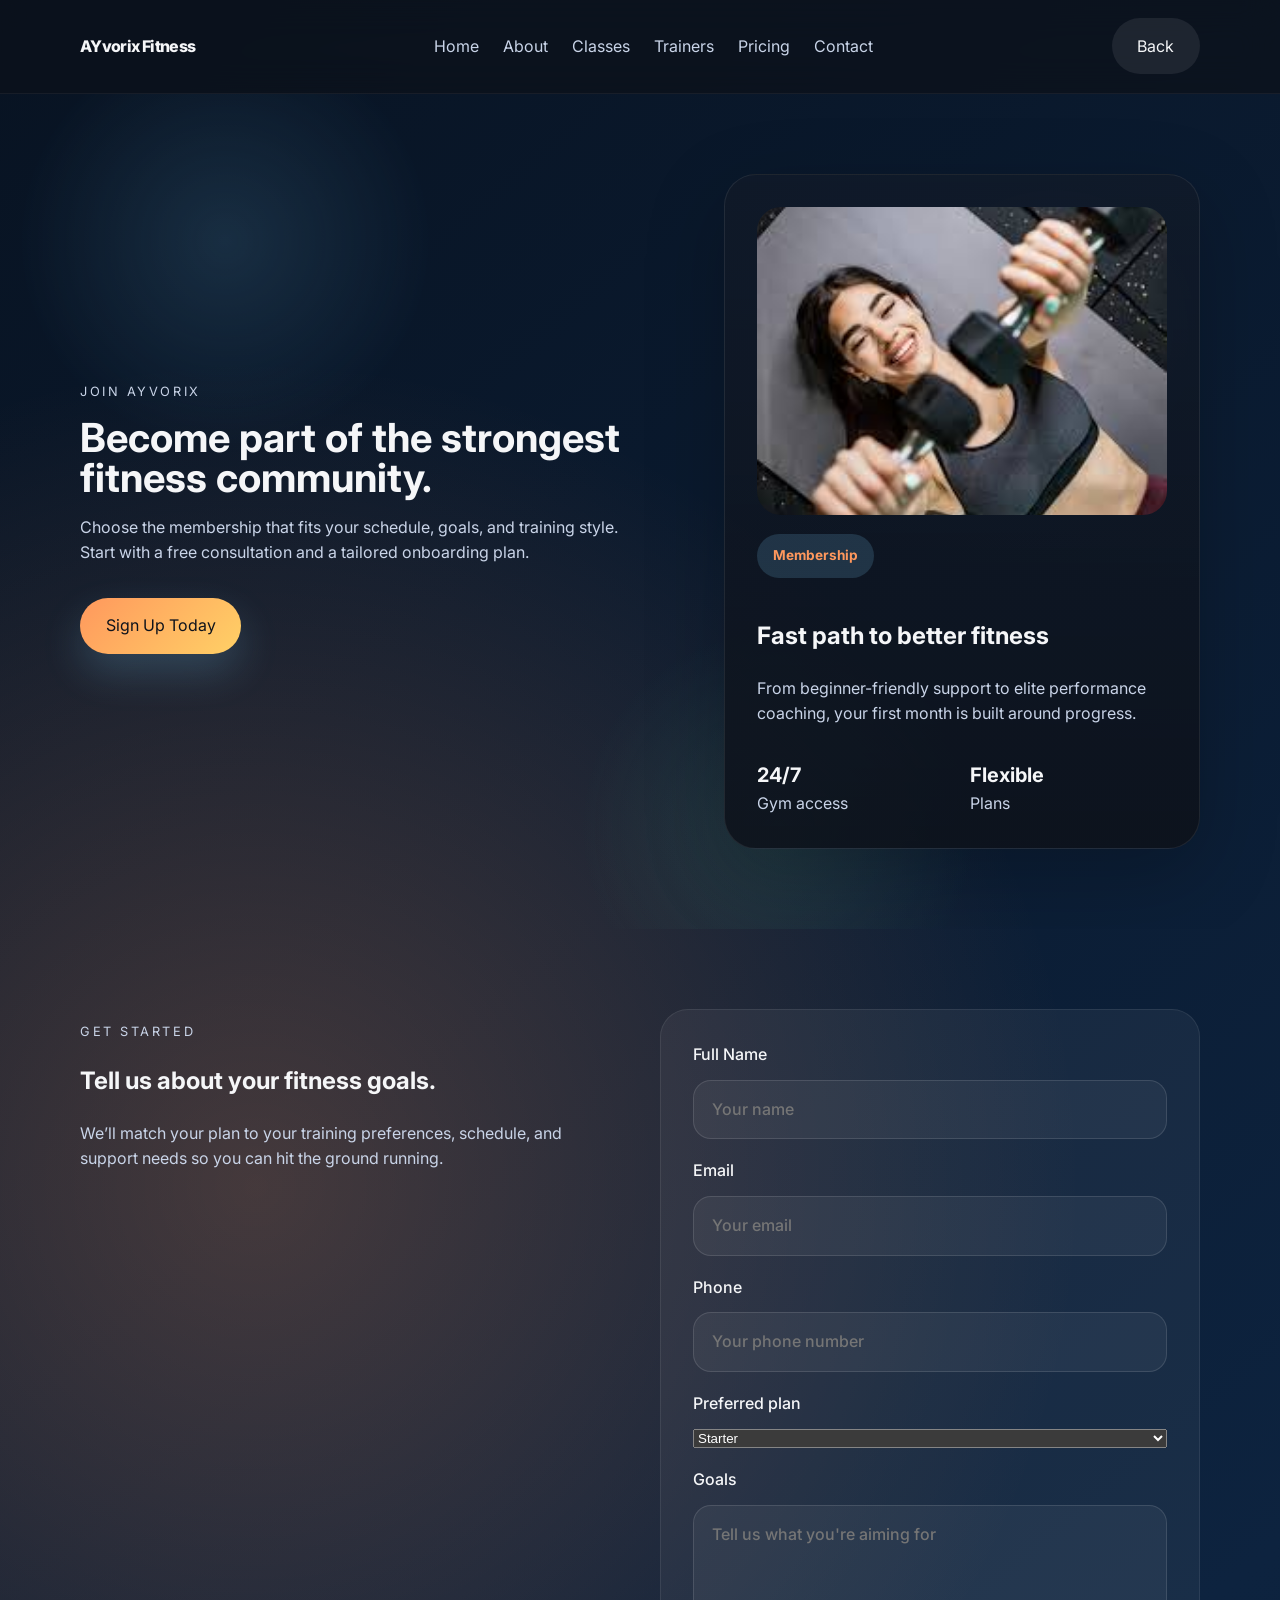
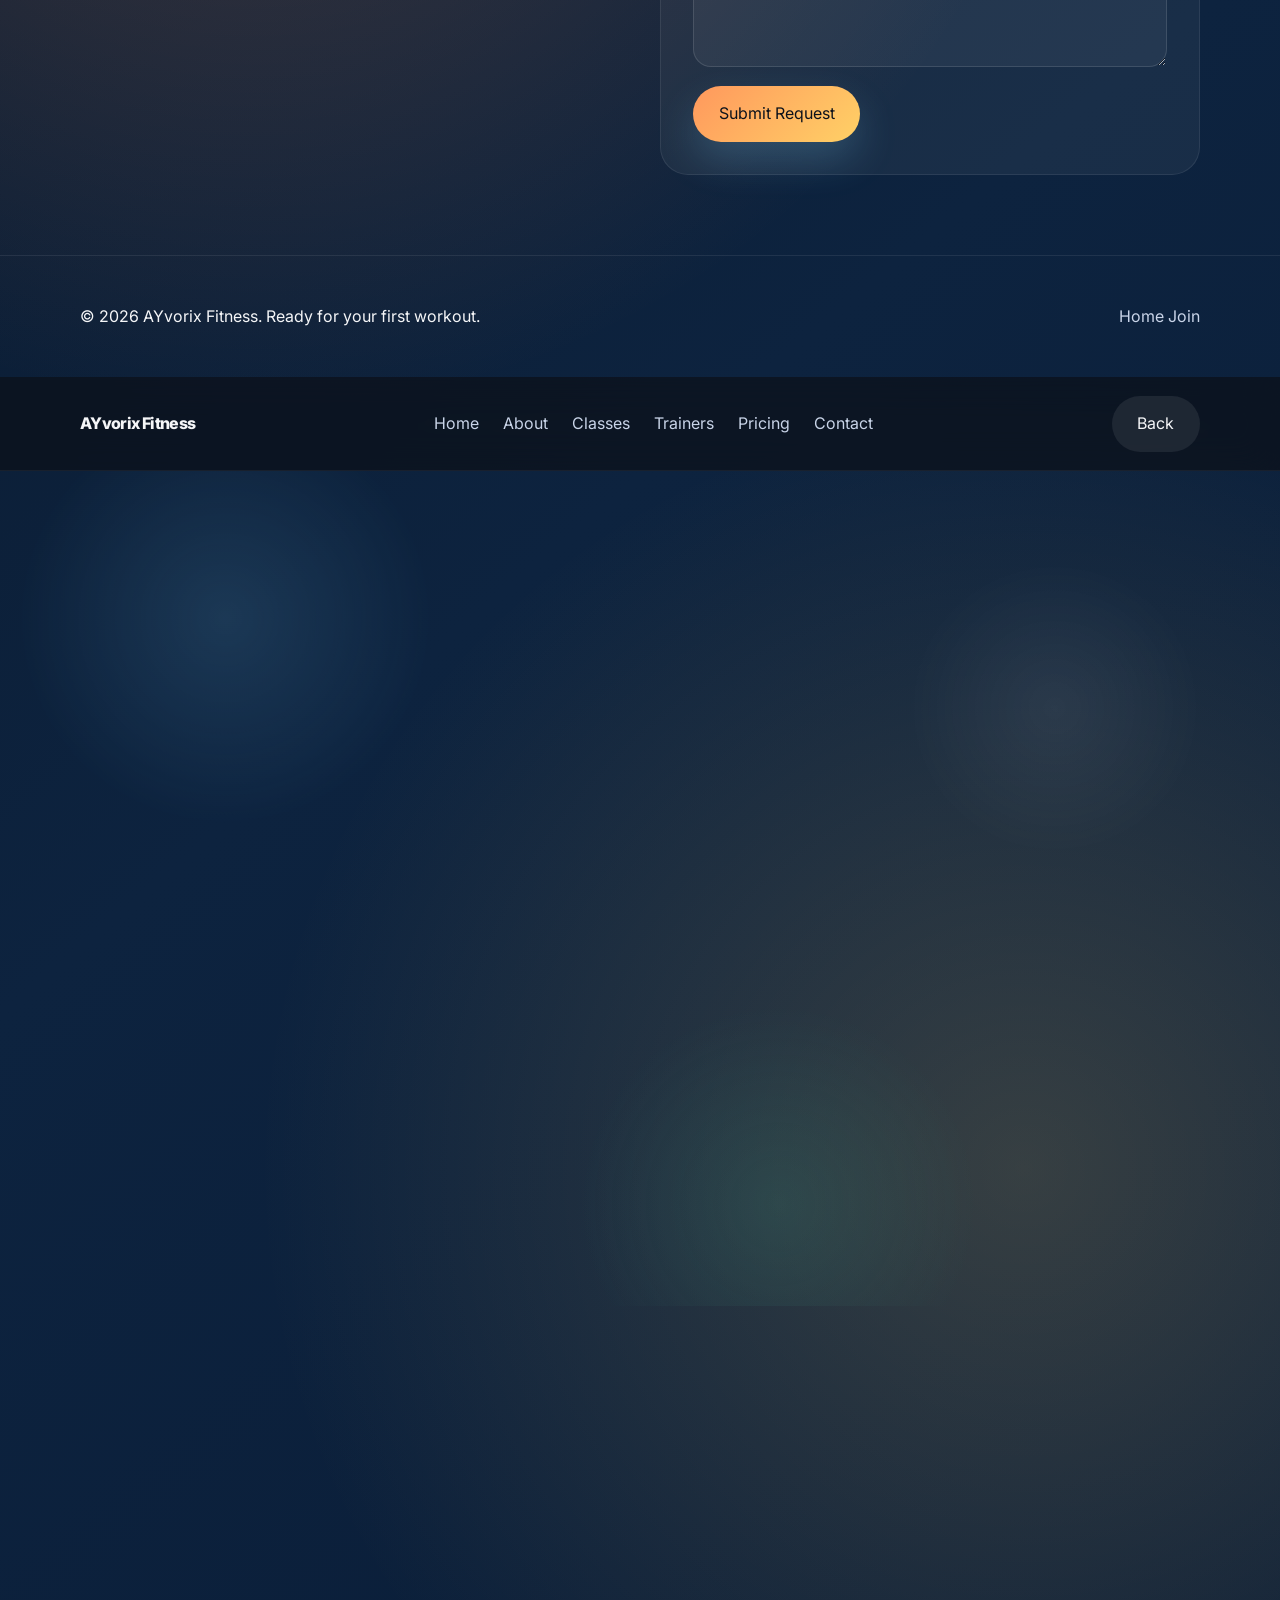
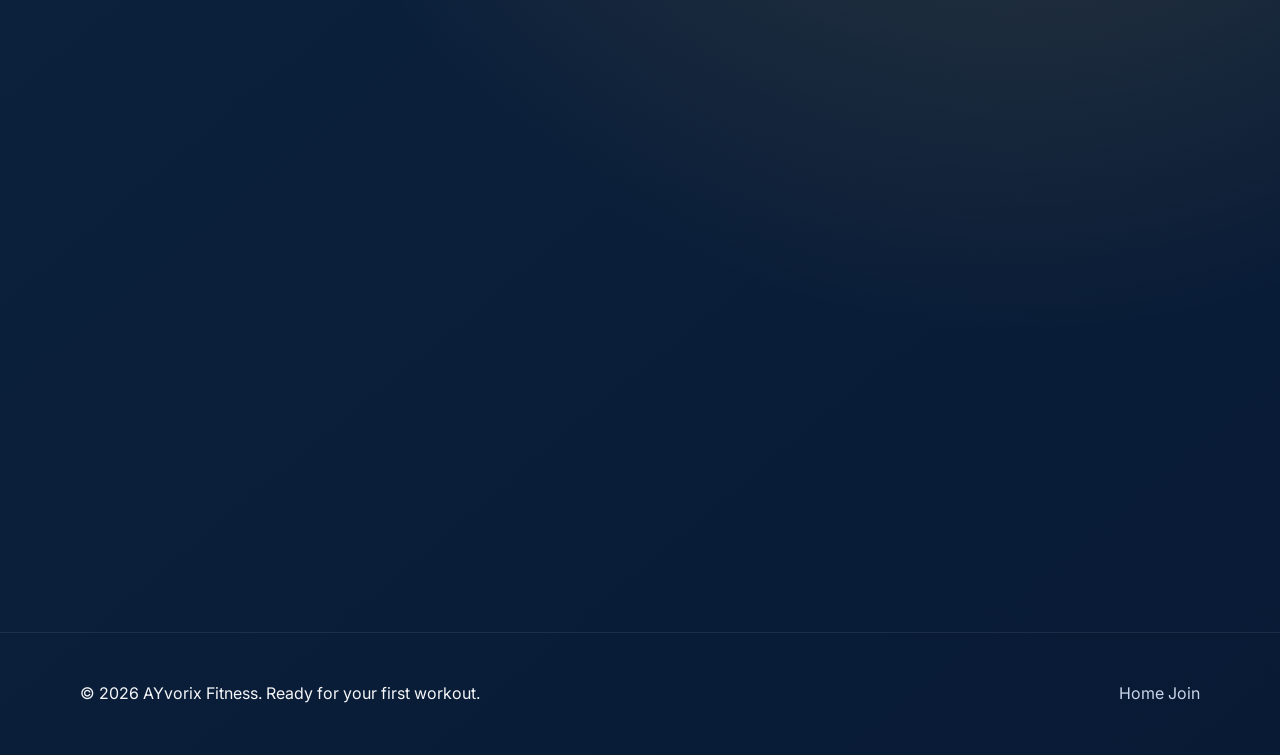
==== commit 930809d9: "commited" ====
--- a/join.html
+++ b/join.html
@@ -43,7 +43,7 @@
                 </div>
                 <div class="hero-image animate">
                     <div class="hero-card">
-                        <img class="hero-photo" src="https://images.unsplash.com/photo-1517964603305-64af3f35a1fb?auto=format&fit=crop&w=900&q=80" alt="Bodybuilder training in the gym" />
+                        <img class="hero-photo" src="assets/image1.png" alt="Bodybuilder training in the gym" />
                         <span class="badge">Membership</span>
                         <h2>Fast path to better fitness</h2>
                         <p>From beginner-friendly support to elite performance coaching, your first month is built
@@ -115,9 +115,6 @@
 
     <script src="script.js"></script>
 </body>
-
-=======
-<!DOCTYPE html>
 <html lang="en">
 
 <head>
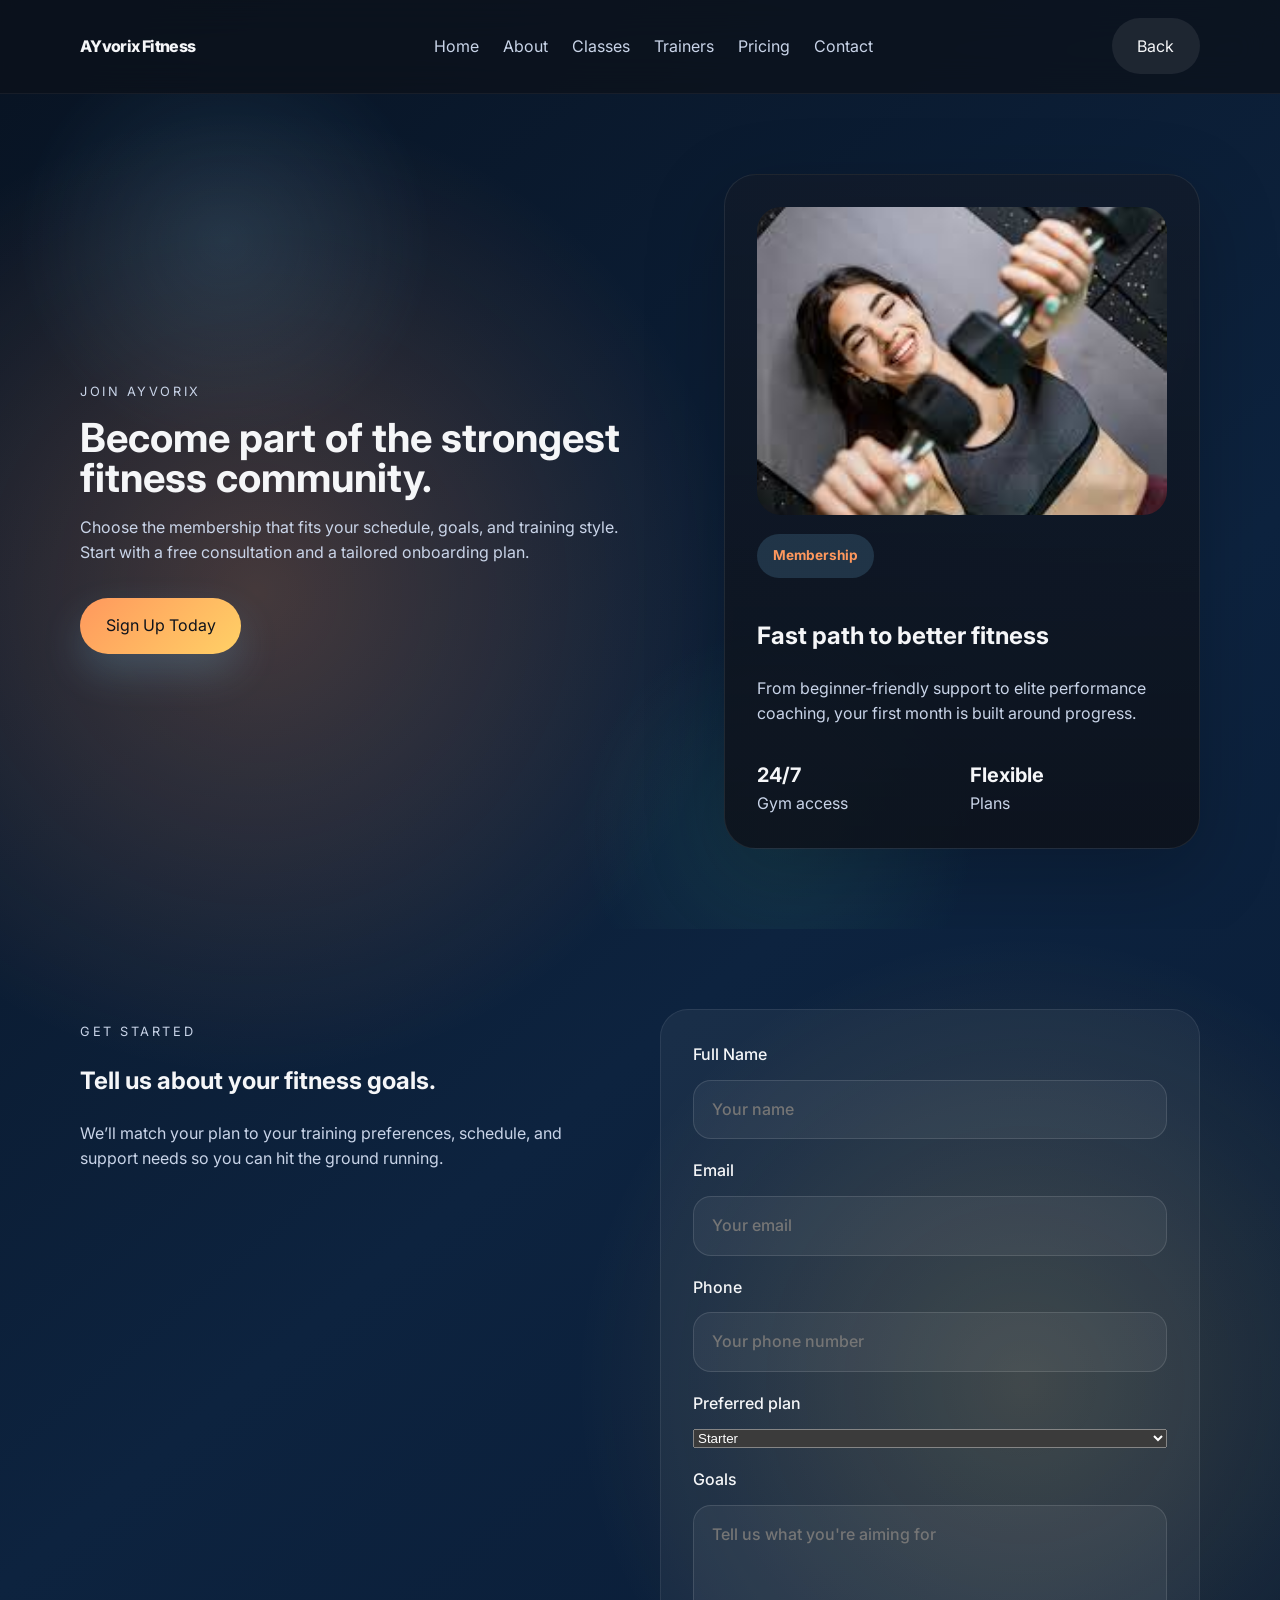
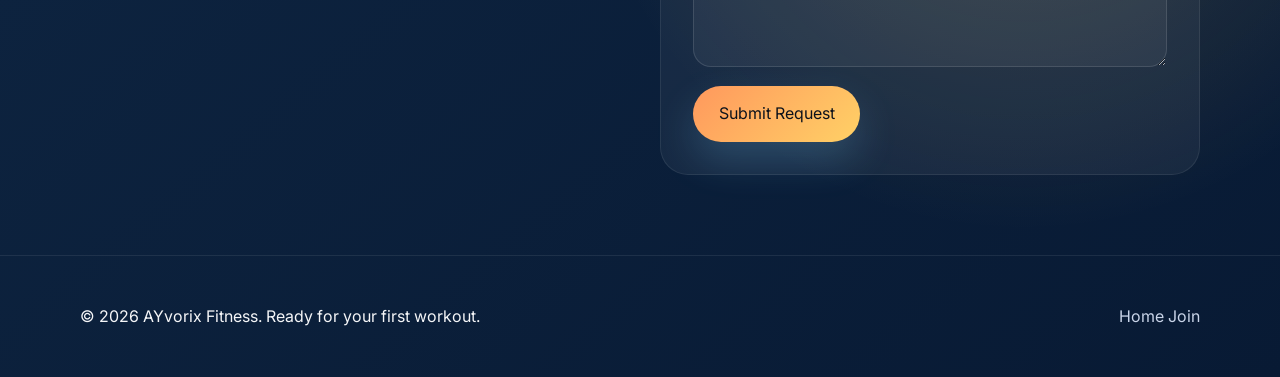
==== commit 0b535230: "commited" ====
--- a/join.html
+++ b/join.html
@@ -1,120 +1,4 @@
-
 <!DOCTYPE html>
-<html lang="en">
-
-<head>
-    <meta charset="UTF-8" />
-    <meta name="viewport" content="width=device-width, initial-scale=1.0" />
-    <title>Join AYvorix Fitness</title>
-    <link rel="preconnect" href="https://fonts.googleapis.com" />
-    <link rel="preconnect" href="https://fonts.gstatic.com" crossorigin />
-    <link href="https://fonts.googleapis.com/css2?family=Inter:wght@400;500;600;700;800&display=swap"
-        rel="stylesheet" />
-    <link rel="stylesheet" href="styles.css" />
-</head>
-
-<body>
-    <header class="site-header">
-        <div class="container header-inner">
-            <a href="index.html" class="brand">AYvorix Fitness</a>
-            <nav class="nav-links">
-                <a href="index.html#home">Home</a>
-                <a href="index.html#about">About</a>
-                <a href="index.html#classes">Classes</a>
-                <a href="index.html#trainers">Trainers</a>
-                <a href="index.html#pricing">Pricing</a>
-                <a href="index.html#contact">Contact</a>
-            </nav>
-            <a href="index.html" class="btn btn-secondary">Back</a>
-        </div>
-    </header>
-
-    <main>
-        <section class="section hero" id="join">
-            <div class="container hero-grid">
-                <div class="hero-copy animate">
-                    <p class="eyebrow">Join AYvorix</p>
-                    <h1>Become part of the strongest fitness community.</h1>
-                    <p>Choose the membership that fits your schedule, goals, and training style. Start with a free
-                        consultation and a tailored onboarding plan.</p>
-                    <div class="hero-actions animate">
-                        <a href="#join-form" class="btn btn-primary">Sign Up Today</a>
-                    </div>
-                </div>
-                <div class="hero-image animate">
-                    <div class="hero-card">
-                        <img class="hero-photo" src="assets/image1.png" alt="Bodybuilder training in the gym" />
-                        <span class="badge">Membership</span>
-                        <h2>Fast path to better fitness</h2>
-                        <p>From beginner-friendly support to elite performance coaching, your first month is built
-                            around progress.</p>
-                        <div class="hero-info">
-                            <div>
-                                <strong>24/7</strong>
-                                <span>Gym access</span>
-                            </div>
-                            <div>
-                                <strong>Flexible</strong>
-                                <span>Plans</span>
-                            </div>
-                        </div>
-                    </div>
-                </div>
-            </div>
-        </section>
-
-        <section class="section" id="join-form">
-            <div class="container section-grid animate">
-                <div class="section-text">
-                    <p class="eyebrow">Get started</p>
-                    <h2>Tell us about your fitness goals.</h2>
-                    <p>We’ll match your plan to your training preferences, schedule, and support needs so you can hit
-                        the ground running.</p>
-                </div>
-                <form class="contact-form animate" id="joinForm">
-                    <label>
-                        Full Name
-                        <input type="text" name="name" placeholder="Your name" required />
-                    </label>
-                    <label>
-                        Email
-                        <input type="email" name="email" placeholder="Your email" required />
-                    </label>
-                    <label>
-                        Phone
-                        <input type="tel" name="phone" placeholder="Your phone number" />
-                    </label>
-                    <label>
-                        Preferred plan
-                        <select name="plan" required>
-                            <option value="Starter">Starter</option>
-                            <option value="Pro">Pro</option>
-                            <option value="Elite">Elite</option>
-                        </select>
-                    </label>
-                    <label>
-                        Goals
-                        <textarea name="message" placeholder="Tell us what you're aiming for" rows="5"
-                            required></textarea>
-                    </label>
-                    <button type="submit" class="btn btn-primary">Submit Request</button>
-                </form>
-            </div>
-        </section>
-    </main>
-
-    <footer class="site-footer">
-        <div class="container footer-inner">
-            <p>© 2026 AYvorix Fitness. Ready for your first workout.</p>
-            <div class="footer-links">
-                <a href="index.html">Home</a>
-                <a href="join.html">Join</a>
-            </div>
-        </div>
-    </footer>
-
-    <script src="script.js"></script>
-</body>
 <html lang="en">
 
 <head>
